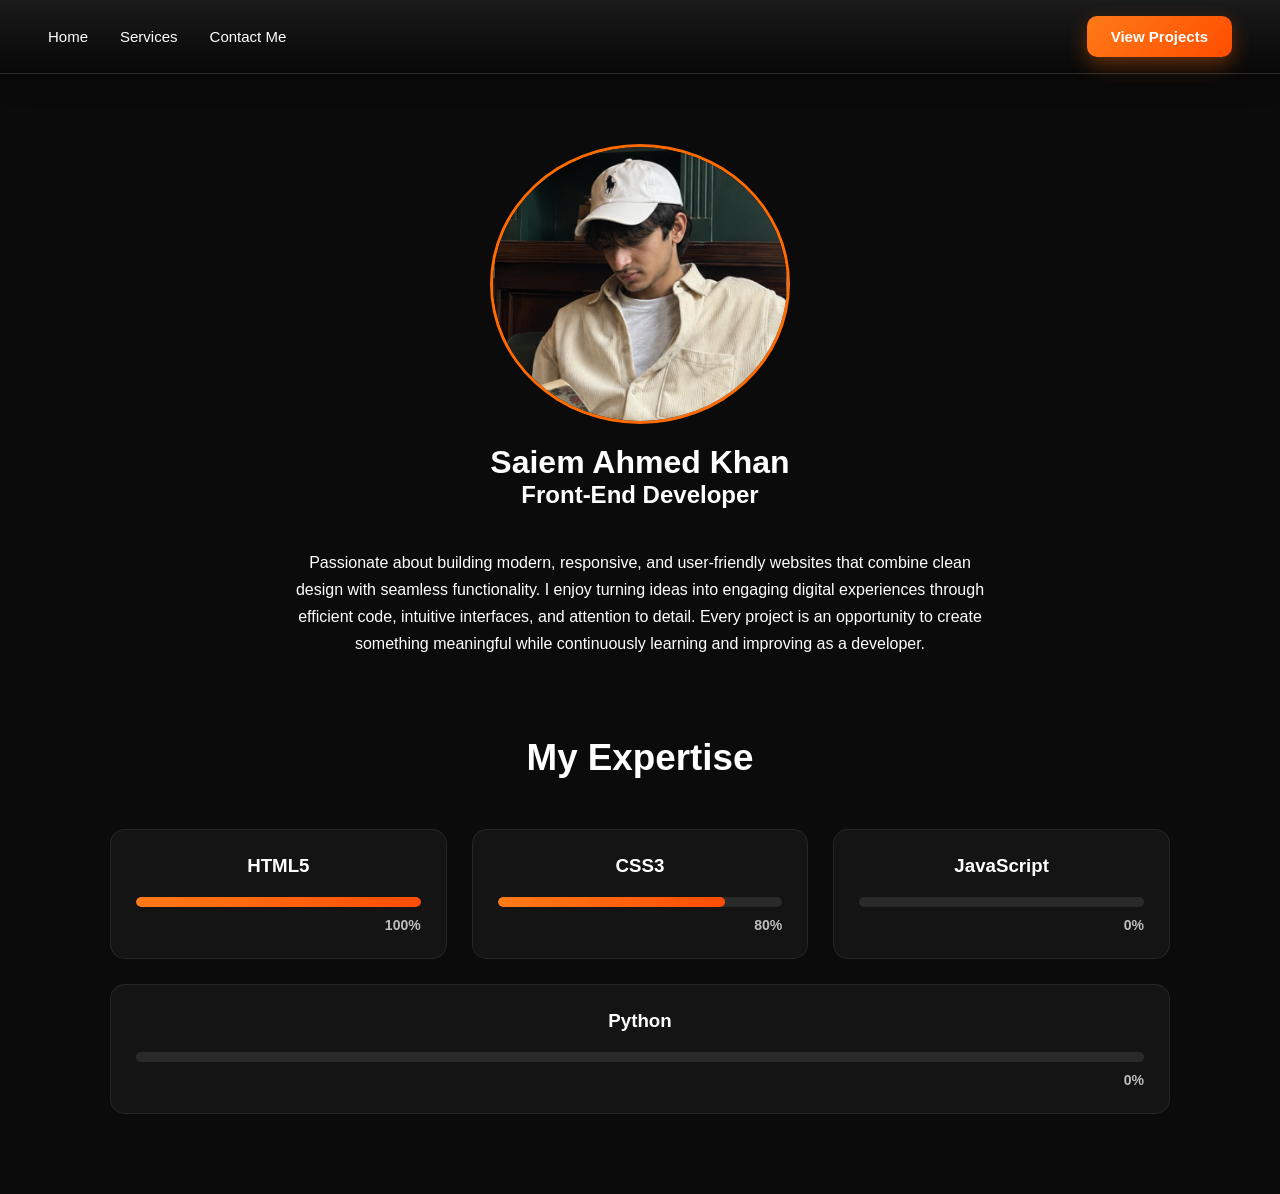
==== index.html @ 1c891714 "Initial commit" ====
<!DOCTYPE html>
<html lang="en">

<head>
    <meta charset="UTF-8">
    <meta name="viewport" content="width=device-width, initial-scale=1.0">
    <title>Saiem Ahmed Khan | Front-End Developer</title>
    <link rel="stylesheet" href="./CSS/style.css">
</head>

<body>
    <nav>
        <ul class="nav-ul">
            <li class="nav-li">Home</li>
 
            <li class="nav-li">Services</li>
            <li class="nav-li">Contact Me</li>
        </ul>

        <a href="https://www.github.com/webbysk" class="btn">View Projects</a>
    </nav>

    <div class="abt-me">
            <img src="./images/pfp.png" alt="">
          <div class="first-heading">

            <h1>Saiem Ahmed Khan</h1>
            <h2>Front-End Developer</h2>
            </div>

            <p class="description">Passionate about building modern, responsive, and user-friendly websites that combine clean design with seamless functionality. I enjoy turning ideas into engaging digital experiences through efficient code, intuitive interfaces, and attention to detail. Every project is an opportunity to create something meaningful while continuously learning and improving as a developer.</p>
    </div>
<section class="expertise">
    <h2>My Expertise</h2>

    <div class="skills">

        <div class="skill">
            <h3>HTML5</h3>

            <div class="progress">
                <div class="fill html"></div>
            </div>

            <span>100%</span>
        </div>

        <div class="skill">
            <h3>CSS3</h3>

            <div class="progress">
                <div class="fill css"></div>
            </div>

            <span>80%</span>
        </div>

        <div class="skill">
            <h3>JavaScript</h3>

            <div class="progress">
                <div class="fill js"></div>
            </div>

            <span>0%</span>
        </div>

        <div class="skill">
            <h3>Python</h3>

            <div class="progress">
                <div class="fill python"></div>
            </div>

            <span>0%</span>
        </div>

    </div>
</section>

</body>

</html>
---- CSS/style.css ----
* {
    margin: 0;
    padding: 0;
    box-sizing: border-box;
}

body {
    font-family: "Inter", sans-serif;
    background: #0b0b0b;
    color: #fff;
}

/* =========================
   Navbar
========================= */

nav {
    display: flex;
    justify-content: space-between;
    align-items: center;

    padding: 16px 48px;

    background: linear-gradient(180deg,
            #1b1b1b 0%,
            #121212 45%,
            #080808 100%);

    border-bottom: 1px solid rgba(255, 255, 255, 0.08);
    box-shadow: 0 8px 24px rgba(0, 0, 0, 0.3);
}

/* =========================
   Navigation Links
========================= */

.nav-ul {
    display: flex;
    align-items: center;
    gap: 32px;
}

.nav-li {
    list-style: none;
    cursor: pointer;
    font-size: 15px;
    font-weight: 500;
    transition: color 0.25s ease;
}

.nav-li:hover {
    color: #FF6B00;
}

/* =========================
   Sign Up Button
========================= */

.btn {
    background: linear-gradient(135deg,
            #FF7A18 0%,
            #FF4D00 100%);

    color: white;
    border: none;

    padding: 12px 24px;

    border-radius: 10px;
text-decoration: none;
    font-size: 15px;
    font-weight: 600;

    cursor: pointer;

    transition: all 0.25s ease;

    box-shadow: 0 8px 20px rgba(255, 107, 0, 0.35);
}

.btn:hover {
    transform: translateY(-2px);

    background: linear-gradient(135deg,
            #FF8A35 0%,
            #FF6020 100%);

    box-shadow: 0 12px 28px rgba(255, 107, 0, 0.45);
}

.abt-me {
    display: flex;
    align-items: center;
    flex-direction: column;
    text-align: center;
    margin: 70px;
}

.abt-me img {
    width: 300px;
    border-radius: 50%;
    border: 3px solid #ff6b00;
}

.description{
max-width:700px;
line-height:1.7;
margin-top:20px;
}


.first-heading {
    margin-top: 20px;
    margin-bottom: 20px;
}

.expertise {
    max-width: 1100px;
    margin: 80px auto;
    padding: 0 20px;
}

.expertise h2 {
    text-align: center;
    font-size: 2.3rem;
    margin-bottom: 50px;
    color: #fff;
}

.skills {
    display: grid;
     grid-template-columns: repeat(3, 1fr);
    gap: 25px;
}

.skill:last-child {
    grid-column: 1 / 4;
}

.skill {
    background: #141414;
    border: 1px solid rgba(255, 255, 255, 0.08);
    border-radius: 15px;
    padding: 25px;
    transition: 0.3s ease;
}

.skill:hover {
    transform: translateY(-8px);
    border-color: #ff6b00;
    box-shadow: 0 12px 25px rgba(255, 107, 0, 0.25);
}

.skill h3 {
    text-align: center;
    margin-bottom: 20px;
    color: #fff;
}

.progress {
    width: 100%;
    height: 10px;
    background: #2a2a2a;
    border-radius: 50px;
    overflow: hidden;
    margin-bottom: 10px;
}

.fill {
    height: 100%;
    border-radius: 50px;
    background: linear-gradient(90deg, #ff7a18, #ff4d00);
}

/* Progress Values */

.html {
    width: 100%;
}

.css {
    width: 80%;
}

.js {
    width: 0%;
}

.python {
    width: 0%;
}

.skill span {
    display: block;
    text-align: right;
    color: #bdbdbd;
    font-size: 14px;
    font-weight: 600;
}
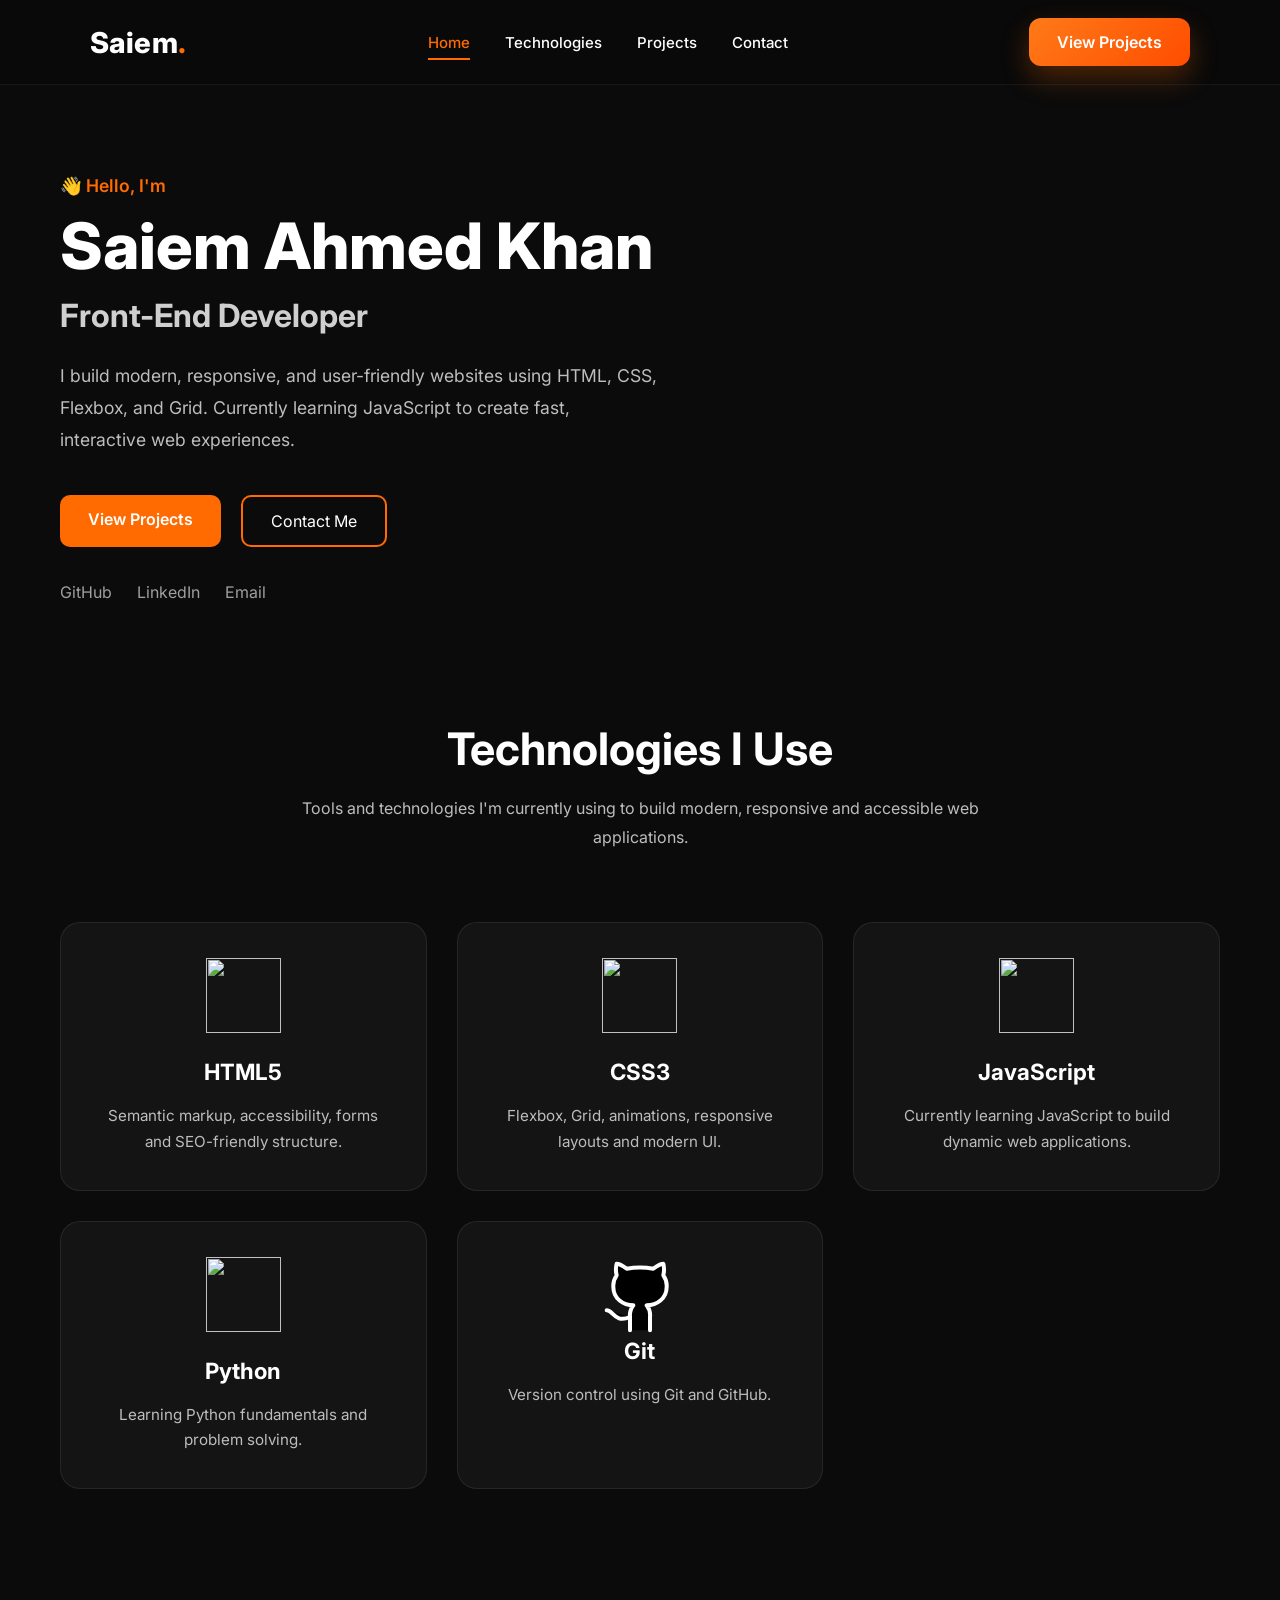
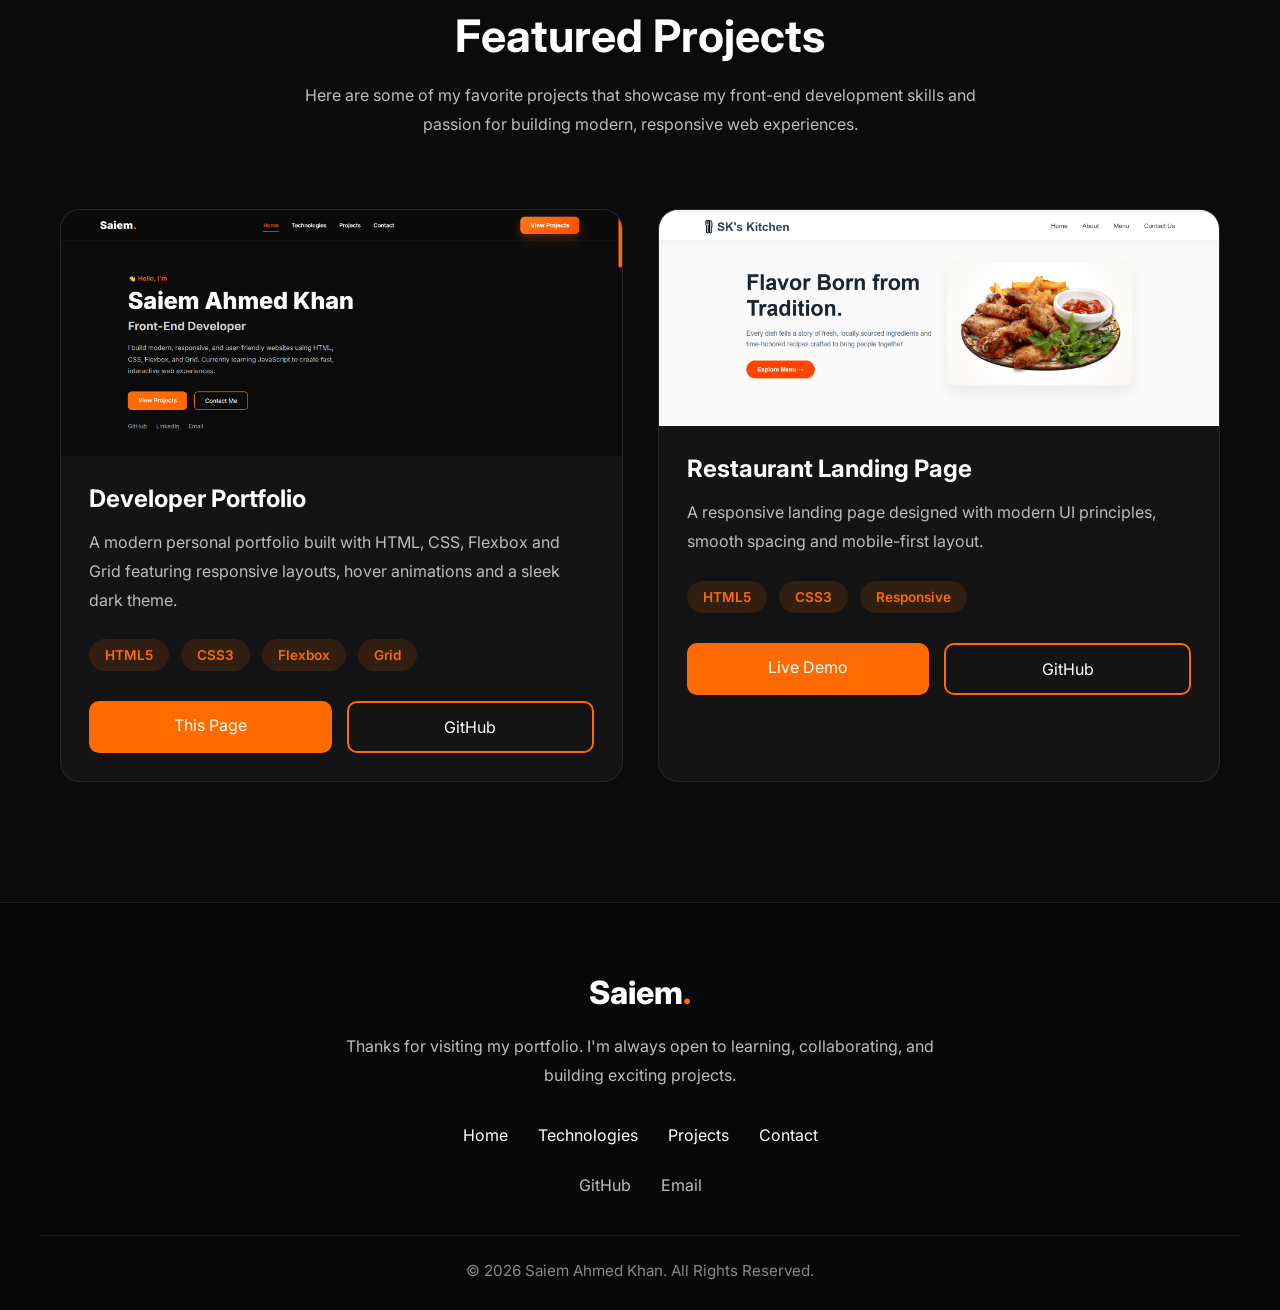
==== commit d3f06c63: "Updated Code" ====
--- a/index.html
+++ b/index.html
@@ -9,75 +9,412 @@
 </head>
 
 <body>
+ <!-- =====================
+            NAVBAR
+    ====================== -->
+
     <nav>
+
+        <a href="index.html" class="logo">
+            Saiem<span>.</span>
+        </a>
+
         <ul class="nav-ul">
-            <li class="nav-li">Home</li>
- 
-            <li class="nav-li">Services</li>
-            <li class="nav-li">Contact Me</li>
+
+            <li><a href="index.html#hero" class="nav-link active">Home</a></li>
+
+            <li><a href="index.html#technologies" class="nav-link">Technologies</a></li>
+
+            <li><a href="index.html#projects" class="nav-link">Projects</a></li>
+
+            <li><a href="contact.html" class="nav-link">Contact</a></li>
+
         </ul>
 
-        <a href="https://www.github.com/webbysk" class="btn">View Projects</a>
+        <a href="index.html#projects" class="btn">
+            View Projects
+        </a>
+
     </nav>
 
-    <div class="abt-me">
-            <img src="./images/pfp.png" alt="">
-          <div class="first-heading">
+
+    <section class="hero">
+
+        <div class="hero-content">
+
+            <p class="hero-greeting">👋 Hello, I'm</p>
 
             <h1>Saiem Ahmed Khan</h1>
+
             <h2>Front-End Developer</h2>
-            </div>
-
-            <p class="description">Passionate about building modern, responsive, and user-friendly websites that combine clean design with seamless functionality. I enjoy turning ideas into engaging digital experiences through efficient code, intuitive interfaces, and attention to detail. Every project is an opportunity to create something meaningful while continuously learning and improving as a developer.</p>
+
+            <p class="hero-description">
+                I build modern, responsive, and user-friendly websites using
+                HTML, CSS, Flexbox, and Grid. Currently learning JavaScript
+                to create fast, interactive web experiences.
+            </p>
+
+            <div class="hero-buttons">
+
+                <a href="#projects" class="primary-btn">
+                    View Projects
+                </a>
+
+                <a href="contact.html" class="secondary-btn">
+                    Contact Me
+                </a>
+
+            </div>
+
+            <div class="socials">
+
+                <a href="https://github.com/webbysk" target="_blank">
+                    GitHub
+                </a>
+
+                <a href="#">
+                    LinkedIn
+                </a>
+
+                <a href="mailto:webdevelopersk@gmail.com">
+                    Email
+                </a>
+
+            </div>
+
+        </div>
+
+    </section>
+    <section class="technologies" id="technologies">
+
+        <div class="section-title">
+            <h2>Technologies I Use</h2>
+            <p>
+                Tools and technologies I'm currently using to build modern,
+                responsive and accessible web applications.
+            </p>
+        </div>
+
+        <div class="tech-grid">
+
+            <div class="tech-card">
+
+                <img src="https://cdn.jsdelivr.net/gh/devicons/devicon@latest/icons/html5/html5-original.svg" />
+
+                <h3>HTML5</h3>
+                <p>
+                    Semantic markup, accessibility,
+                    forms and SEO-friendly structure.
+                </p>
+            </div>
+
+            <div class="tech-card">
+
+                <img src="https://cdn.jsdelivr.net/gh/devicons/devicon@latest/icons/css3/css3-original.svg" />
+
+                <h3>CSS3</h3>
+                <p>
+                    Flexbox, Grid, animations,
+                    responsive layouts and modern UI.
+                </p>
+            </div>
+
+            <div class="tech-card">
+
+                <img
+                    src="https://cdn.jsdelivr.net/gh/devicons/devicon@latest/icons/javascript/javascript-original.svg" />
+
+                <h3>JavaScript</h3>
+                <p>
+                    Currently learning JavaScript
+                    to build dynamic web applications.
+                </p>
+            </div>
+
+            <div class="tech-card">
+
+                <img src="https://cdn.jsdelivr.net/gh/devicons/devicon@latest/icons/python/python-original.svg" />
+
+                <h3>Python</h3>
+                <p>
+                    Learning Python fundamentals
+                    and problem solving.
+                </p>
+            </div>
+
+            <div class="tech-card">
+
+               <svg class="icon" xmlns="http://w3.org" width="80" height="80" viewBox="0 0 24 24" fill="#000000" stroke="#ffffff" stroke-width="1.2" stroke-linecap="round" stroke-linejoin="round">
+    <path d="M15 22v-4a4.8 4.8 0 0 0-1-3.5c3 0 6-2 6-5.5.08-1.25-.27-2.48-1-3.5.28-1.15.28-2.35 0-3.5 0 0-1 0-3 1.5-2.64-.5-5.36-.5-8 0C6 2 5 2 5 2c-.3 1.15-.3 2.35 0 3.5A5.403 5.403 0 0 0 4 9c0 3.5 3 5.5 6 5.5-.39.49-.68 1.05-.85 1.65-.17.6-.22 1.23-.15 1.85v4"></path>
+    <path d="M9 18c-4.51 2-5-2-7-2"></path>
+  </svg>
+
+
+
+                <h3>Git</h3>
+                <p>
+                    Version control using Git
+                    and GitHub.
+                </p>
+            </div>
+
+
+        </div>
+
+    </section>
+    </section>
+
+    <section class="projects" id="projects">
+
+    <div class="section-title">
+        <h2>Featured Projects</h2>
+        <p>
+            Here are some of my favorite projects that showcase my
+            front-end development skills and passion for building
+            modern, responsive web experiences.
+        </p>
     </div>
-<section class="expertise">
-    <h2>My Expertise</h2>
-
-    <div class="skills">
-
-        <div class="skill">
-            <h3>HTML5</h3>
-
-            <div class="progress">
-                <div class="fill html"></div>
-            </div>
-
-            <span>100%</span>
-        </div>
-
-        <div class="skill">
-            <h3>CSS3</h3>
-
-            <div class="progress">
-                <div class="fill css"></div>
-            </div>
-
-            <span>80%</span>
-        </div>
-
-        <div class="skill">
-            <h3>JavaScript</h3>
-
-            <div class="progress">
-                <div class="fill js"></div>
-            </div>
-
-            <span>0%</span>
-        </div>
-
-        <div class="skill">
-            <h3>Python</h3>
-
-            <div class="progress">
-                <div class="fill python"></div>
-            </div>
-
-            <span>0%</span>
-        </div>
+
+    <div class="project-grid">
+
+        <!-- Project 1 -->
+
+        <div class="project-card">
+
+            <div class="project-image">
+
+                <img src="./images/Screenshot 2026-07-24 094559.png" alt="Portfolio Website">
+
+            </div>
+
+            <div class="project-content">
+
+                <h3>Developer Portfolio</h3>
+
+                <p>
+                    A modern personal portfolio built with HTML, CSS,
+                    Flexbox and Grid featuring responsive layouts,
+                    hover animations and a sleek dark theme.
+                </p>
+
+                <div class="project-tags">
+
+                    <span>HTML5</span>
+                    <span>CSS3</span>
+                    <span>Flexbox</span>
+                    <span>Grid</span>
+
+                </div>
+
+                <div class="project-buttons">
+
+                    <a href="#" class="live-btn">
+                        This Page
+                    </a>
+
+                    <a   href="https://github.com/webbysk/Portfolio"
+                        target="_blank"
+                        class="github-btn">
+
+                        GitHub
+
+                    </a>
+
+                </div>
+
+            </div>
+
+        </div>
+
+        <!-- Project 2 -->
+
+        <div class="project-card">
+
+            <div class="project-image">
+
+                <img src="./images/Screenshot 2026-07-24 094455.png" alt="Landing Page">
+
+            </div>
+
+            <div class="project-content">
+
+                <h3>Restaurant Landing Page</h3>
+
+                <p>
+                    A responsive landing page designed with modern
+                    UI principles, smooth spacing and mobile-first
+                    layout.
+                </p>
+
+                <div class="project-tags">
+
+                    <span>HTML5</span>
+                    <span>CSS3</span>
+                    <span>Responsive</span>
+
+                </div>
+
+                <div class="project-buttons">
+
+                    <a target="_blank" rel="noopener noreferrer" href="./Restaurant Landing Page/index.html" class="live-btn">
+                        Live Demo
+                    </a>
+
+                    <a href="#" class="github-btn">
+                        GitHub
+                    </a>
+
+                </div>
+
+            </div>
+
+        </div>
+
+        <!-- Project 3 -->
+
+        <!-- <div class="project-card">
+
+            <div class="project-image">
+
+                <img src="./images/Adobe Express - file.png" alt="Dashboard">
+
+            </div>
+
+            <div class="project-content">
+
+                <h3>Admin Dashboard</h3>
+
+                <p>
+                    Dashboard interface designed using CSS Grid,
+                    Flexbox and reusable card layouts.
+                </p>
+
+                <div class="project-tags">
+
+                    <span>Grid</span>
+
+                    <span>Flexbox</span>
+
+                    <span>UI</span>
+
+                </div>
+
+                <div class="project-buttons">
+
+                    <a href="#" class="live-btn">
+                        Live Demo
+                    </a>
+
+                    <a href="#" class="github-btn">
+                        GitHub
+                    </a>
+
+                </div>
+
+            </div>
+
+        </div> -->
+
+        <!-- Project 4 -->
+
+        <!-- <div class="project-card">
+
+            <div class="project-image">
+
+                <img src="./images/Adobe Express - file.png" alt="Coming Soon">
+
+            </div>
+
+            <div class="project-content">
+
+                <h3>Weather App</h3>
+
+                <p>
+                    Currently building this project while learning
+                    JavaScript. Stay tuned for updates.
+                </p>
+
+                <div class="project-tags">
+
+                    <span>JavaScript</span>
+
+                    <span>API</span>
+
+                    <span>Learning</span>
+
+                </div>
+
+                <div class="project-buttons">
+
+                    <a href="#" class="live-btn">
+                        Preview
+                    </a>
+
+                    <a href="#" class="github-btn">
+                        GitHub
+                    </a>
+
+                </div>
+
+            </div>
+
+        </div>
+
+    </div> -->
+
+</section>
+
+<footer>
+
+    <div class="footer-content">
+
+        <h2 class="footer-logo">
+            Saiem<span>.</span>
+        </h2>
+
+        <p class="footer-text">
+
+            Thanks for visiting my portfolio.
+            I'm always open to learning, collaborating,
+            and building exciting projects.
+
+        </p>
+
+        <div class="footer-links">
+
+            <a href="#hero">Home</a>
+
+            <a href="#technologies">Technologies</a>
+
+            <a href="#projects">Projects</a>
+
+            <a href="contact.html">Contact</a>
+
+        </div>
+
+        <div class="footer-socials">
+
+            <a href="https://github.com/webbysk" target="_blank">
+                GitHub
+            </a>
+
+            <a href="mailto:webdevelopersaiemk@gmail.com">
+                Email
+            </a>
+
+        </div>
+
+        <hr>
+
+        <p class="copyright">
+
+            © 2026 Saiem Ahmed Khan. All Rights Reserved.
+
+        </p>
 
     </div>
-</section>
-
+
+</footer>
 </body>
 
 </html>
--- a/CSS/style.css
+++ b/CSS/style.css
@@ -1,199 +1,908 @@
-* {
-    margin: 0;
-    padding: 0;
-    box-sizing: border-box;
-}
-
-body {
-    font-family: "Inter", sans-serif;
-    background: #0b0b0b;
-    color: #fff;
-}
-
-/* =========================
-   Navbar
-========================= */
-
-nav {
-    display: flex;
-    justify-content: space-between;
-    align-items: center;
-
-    padding: 16px 48px;
-
-    background: linear-gradient(180deg,
-            #1b1b1b 0%,
-            #121212 45%,
-            #080808 100%);
-
-    border-bottom: 1px solid rgba(255, 255, 255, 0.08);
-    box-shadow: 0 8px 24px rgba(0, 0, 0, 0.3);
-}
-
-/* =========================
-   Navigation Links
-========================= */
-
-.nav-ul {
-    display: flex;
-    align-items: center;
-    gap: 32px;
-}
-
-.nav-li {
-    list-style: none;
-    cursor: pointer;
-    font-size: 15px;
-    font-weight: 500;
-    transition: color 0.25s ease;
-}
-
-.nav-li:hover {
-    color: #FF6B00;
-}
-
-/* =========================
-   Sign Up Button
-========================= */
-
-.btn {
-    background: linear-gradient(135deg,
-            #FF7A18 0%,
-            #FF4D00 100%);
-
-    color: white;
-    border: none;
-
-    padding: 12px 24px;
-
-    border-radius: 10px;
-text-decoration: none;
-    font-size: 15px;
-    font-weight: 600;
-
-    cursor: pointer;
-
-    transition: all 0.25s ease;
-
-    box-shadow: 0 8px 20px rgba(255, 107, 0, 0.35);
-}
-
-.btn:hover {
-    transform: translateY(-2px);
-
-    background: linear-gradient(135deg,
-            #FF8A35 0%,
-            #FF6020 100%);
-
-    box-shadow: 0 12px 28px rgba(255, 107, 0, 0.45);
-}
-
-.abt-me {
-    display: flex;
-    align-items: center;
-    flex-direction: column;
-    text-align: center;
-    margin: 70px;
-}
-
-.abt-me img {
-    width: 300px;
-    border-radius: 50%;
-    border: 3px solid #ff6b00;
-}
-
-.description{
-max-width:700px;
-line-height:1.7;
-margin-top:20px;
-}
-
-
-.first-heading {
-    margin-top: 20px;
-    margin-bottom: 20px;
-}
-
-.expertise {
-    max-width: 1100px;
-    margin: 80px auto;
-    padding: 0 20px;
-}
-
-.expertise h2 {
-    text-align: center;
-    font-size: 2.3rem;
-    margin-bottom: 50px;
-    color: #fff;
-}
-
-.skills {
-    display: grid;
-     grid-template-columns: repeat(3, 1fr);
-    gap: 25px;
-}
-
-.skill:last-child {
-    grid-column: 1 / 4;
-}
-
-.skill {
-    background: #141414;
-    border: 1px solid rgba(255, 255, 255, 0.08);
-    border-radius: 15px;
-    padding: 25px;
-    transition: 0.3s ease;
-}
-
-.skill:hover {
-    transform: translateY(-8px);
-    border-color: #ff6b00;
-    box-shadow: 0 12px 25px rgba(255, 107, 0, 0.25);
-}
-
-.skill h3 {
-    text-align: center;
-    margin-bottom: 20px;
-    color: #fff;
-}
-
-.progress {
-    width: 100%;
-    height: 10px;
-    background: #2a2a2a;
-    border-radius: 50px;
-    overflow: hidden;
-    margin-bottom: 10px;
-}
-
-.fill {
-    height: 100%;
-    border-radius: 50px;
-    background: linear-gradient(90deg, #ff7a18, #ff4d00);
-}
-
-/* Progress Values */
-
-.html {
-    width: 100%;
-}
-
-.css {
-    width: 80%;
-}
-
-.js {
-    width: 0%;
-}
-
-.python {
-    width: 0%;
-}
-
-.skill span {
-    display: block;
-    text-align: right;
-    color: #bdbdbd;
-    font-size: 14px;
-    font-weight: 600;
-}
+/*======================================================
+                    GOOGLE FONT
+======================================================*/
+
+@import url("https://fonts.googleapis.com/css2?family=Inter:wght@300;400;500;600;700;800;900&display=swap");
+
+
+/*======================================================
+                    CSS RESET
+======================================================*/
+
+*{
+    margin:0;
+    padding:0;
+    box-sizing:border-box;
+}
+
+
+/*======================================================
+                    GLOBAL STYLES
+======================================================*/
+
+html{
+    scroll-behavior:smooth;
+}
+
+body{
+    font-family:"Inter",sans-serif;
+    background:#0b0b0b;
+    color:#ffffff;
+    overflow-x:hidden;
+}
+
+img{
+    display:block;
+    max-width:100%;
+}
+
+a{
+    text-decoration:none;
+}
+
+section{
+    padding:100px 20px;
+}
+
+.container{
+    max-width:1200px;
+    margin:auto;
+}
+
+
+/*======================================================
+                        NAVBAR
+======================================================*/
+
+nav{
+    position:sticky;
+    top:0;
+    z-index:1000;
+
+    display:flex;
+    justify-content:space-between;
+    align-items:center;
+
+    padding:18px 7%;
+
+    background:rgba(10,10,10,.88);
+    backdrop-filter:blur(14px);
+
+    border-bottom:1px solid rgba(255,255,255,.06);
+}
+
+
+/*======================================================
+                        LOGO
+======================================================*/
+
+.logo{
+    color:#ffffff;
+    font-size:1.8rem;
+    font-weight:800;
+    letter-spacing:.5px;
+}
+
+.logo span{
+    color:#ff6b00;
+}
+
+
+/*======================================================
+                    NAVIGATION
+======================================================*/
+
+.nav-ul{
+    display:flex;
+    align-items:center;
+    gap:35px;
+
+    list-style:none;
+}
+
+.nav-link{
+    position:relative;
+
+    color:#ffffff;
+    font-size:15px;
+    font-weight:500;
+
+    transition:.3s ease;
+}
+
+.nav-link:hover,
+.nav-link.active{
+    color:#ff6b00;
+}
+
+
+/* Underline Animation */
+
+.nav-link::after{
+    content:"";
+
+    position:absolute;
+    left:0;
+    bottom:-8px;
+
+    width:0;
+    height:2px;
+
+    background:#ff6b00;
+
+    transition:.3s;
+}
+
+.nav-link:hover::after,
+.nav-link.active::after{
+    width:100%;
+}
+
+
+/*======================================================
+                        BUTTON
+======================================================*/
+
+.btn{
+    padding:14px 28px;
+
+    color:#ffffff;
+    font-weight:600;
+
+    background:linear-gradient(
+        135deg,
+        #ff7a18,
+        #ff4d00
+    );
+
+    border-radius:12px;
+
+    box-shadow:0 12px 28px rgba(255,107,0,.28);
+
+    transition:.35s;
+}
+
+.btn:hover{
+    transform:translateY(-4px);
+    box-shadow:0 18px 36px rgba(255,107,0,.40);
+}
+
+
+/*======================================================
+                    HERO SECTION
+======================================================*/
+
+.hero{
+    display:flex;
+    justify-content:space-between;
+    align-items:center;
+    gap:80px;
+
+    max-width:1200px;
+    margin:90px auto;
+    padding:0 20px;
+}
+
+
+/*======================================================
+                    HERO CONTENT
+======================================================*/
+
+.hero-content{
+    flex:1;
+}
+
+.hero-greeting{
+    margin-bottom:15px;
+
+    color:#ff6b00;
+    font-size:1.1rem;
+    font-weight:600;
+}
+
+.hero h1{
+    margin-bottom:15px;
+
+    font-size:4rem;
+    font-weight:800;
+    line-height:1.1;
+}
+
+.hero h2{
+    margin-bottom:25px;
+
+    color:#cfcfcf;
+    font-size:2rem;
+}
+
+.hero-description{
+    max-width:600px;
+    margin-bottom:40px;
+
+    color:#bdbdbd;
+    font-size:1.1rem;
+    line-height:1.8;
+}
+
+
+/*======================================================
+                    HERO BUTTONS
+======================================================*/
+
+.hero-buttons{
+    display:flex;
+    gap:20px;
+
+    margin-bottom:35px;
+}
+
+.primary-btn{
+    padding:14px 28px;
+
+    color:#ffffff;
+    font-weight:600;
+
+    background:#ff6b00;
+    border-radius:10px;
+
+    transition:.3s;
+}
+
+.primary-btn:hover{
+    transform:translateY(-4px);
+    box-shadow:0 15px 30px rgba(255,107,0,.35);
+}
+
+.secondary-btn{
+    padding:14px 28px;
+
+    color:#ffffff;
+
+    border:2px solid #ff6b00;
+    border-radius:10px;
+
+    transition:.3s;
+}
+
+.secondary-btn:hover{
+    background:#ff6b00;
+}
+
+
+/*======================================================
+                    SOCIAL LINKS
+======================================================*/
+
+.socials{
+    display:flex;
+    gap:25px;
+}
+
+.socials a{
+    color:#9f9f9f;
+    transition:.3s;
+}
+
+.socials a:hover{
+    color:#ff6b00;
+}
+
+
+/*======================================================
+                    HERO IMAGE
+======================================================*/
+
+.hero-image img{
+    transition:.35s;
+}
+
+.hero-image img:hover{
+    transform:translateY(-10px);
+    box-shadow:0 35px 70px rgba(255,107,0,.35);
+}
+
+/*======================================================
+                    TECHNOLOGIES
+======================================================*/
+
+.technologies{
+    max-width:1200px;
+    margin:120px auto;
+    padding:0 20px;
+}
+
+
+/*======================================================
+                    SECTION TITLE
+======================================================*/
+
+.section-title{
+    margin-bottom:70px;
+    text-align:center;
+}
+
+.section-title h2{
+    margin-bottom:18px;
+    font-size:2.8rem;
+}
+
+.section-title p{
+    max-width:700px;
+    margin:auto;
+
+    color:#bdbdbd;
+    line-height:1.8;
+}
+
+
+/*======================================================
+                    TECH GRID
+======================================================*/
+
+.tech-grid{
+    display:grid;
+    grid-template-columns:repeat(auto-fit,minmax(280px,1fr));
+    gap:30px;
+}
+
+
+/*======================================================
+                    TECH CARD
+======================================================*/
+
+.tech-card{
+    display:flex;
+    flex-direction:column;
+    align-items:center;
+
+    padding:35px;
+
+    background:#141414;
+    border:1px solid rgba(255,255,255,.08);
+    border-radius:20px;
+
+    text-align:center;
+
+    transition:.35s;
+}
+
+.tech-card:hover{
+    transform:translateY(-10px);
+    border-color:#ff6b00;
+    box-shadow:0 20px 40px rgba(255,107,0,.20);
+}
+
+
+/*======================================================
+                    TECH ICON
+======================================================*/
+
+.tech-card img{
+    display:block;
+
+    width:75px;
+    height:75px;
+
+    margin:0 auto 25px;
+
+    object-fit:contain;
+}
+
+
+/*======================================================
+                    TECH CONTENT
+======================================================*/
+
+.tech-card h3{
+    margin-bottom:18px;
+    font-size:1.4rem;
+}
+
+.tech-card p{
+    color:#bdbdbd;
+    font-size:.95rem;
+    line-height:1.7;
+}
+
+
+/*======================================================
+                    PROJECTS
+======================================================*/
+
+.projects{
+    max-width:1200px;
+    margin:120px auto;
+    padding:0 20px;
+}
+
+
+/*======================================================
+                    PROJECT GRID
+======================================================*/
+
+.project-grid{
+    display:grid;
+    grid-template-columns:repeat(auto-fit,minmax(360px,1fr));
+    gap:35px;
+}
+
+
+/*======================================================
+                    PROJECT CARD
+======================================================*/
+
+.project-card{
+    overflow:hidden;
+
+    background:#141414;
+    border:1px solid rgba(255,255,255,.08);
+    border-radius:20px;
+
+    transition:.35s;
+}
+
+.project-card:hover{
+    transform:translateY(-12px);
+    border-color:#ff6b00;
+    box-shadow:0 25px 50px rgba(255,107,0,.18);
+}
+
+
+/*======================================================
+                    PROJECT IMAGE
+======================================================*/
+
+.project-image{
+    overflow:hidden;
+}
+
+.project-image img{
+    width:100%;
+    transition:.4s;
+}
+
+.project-card:hover .project-image img{
+    transform:scale(1.08);
+}
+
+
+/*======================================================
+                    PROJECT CONTENT
+======================================================*/
+
+.project-content{
+    padding:28px;
+}
+
+.project-content h3{
+    margin-bottom:15px;
+    font-size:1.5rem;
+}
+
+.project-content p{
+    margin-bottom:25px;
+
+    color:#bdbdbd;
+    line-height:1.8;
+}
+
+
+/*======================================================
+                    PROJECT TAGS
+======================================================*/
+
+.project-tags{
+    display:flex;
+    flex-wrap:wrap;
+    gap:12px;
+
+    margin-bottom:30px;
+}
+
+.project-tags span{
+    padding:8px 16px;
+
+    background:rgba(255,107,0,.12);
+    color:#ff6b00;
+
+    border-radius:50px;
+
+    font-size:.85rem;
+    font-weight:600;
+}
+
+
+/*======================================================
+                    PROJECT BUTTONS
+======================================================*/
+
+.project-buttons{
+    display:flex;
+    gap:15px;
+}
+
+.live-btn,
+.github-btn{
+    flex:1;
+
+    padding:14px;
+
+    text-align:center;
+
+    border-radius:10px;
+
+    transition:.3s;
+}
+
+
+/* Live Button */
+
+.live-btn{
+    background:#ff6b00;
+    color:#ffffff;
+}
+
+.live-btn:hover{
+    background:#ff8126;
+}
+
+
+/* GitHub Button */
+
+.github-btn{
+    color:#ffffff;
+    border:2px solid #ff6b00;
+}
+
+.github-btn:hover{
+    background:#ff6b00;
+}
+
+/*======================================================
+                        FOOTER
+======================================================*/
+
+footer{
+    margin-top:120px;
+    padding:70px 20px 30px;
+
+    background:#080808;
+    border-top:1px solid rgba(255,255,255,.08);
+}
+
+
+/*======================================================
+                    FOOTER CONTENT
+======================================================*/
+
+.footer-content{
+    max-width:1200px;
+    margin:auto;
+
+    text-align:center;
+}
+
+
+/*======================================================
+                    FOOTER LOGO
+======================================================*/
+
+.footer-logo{
+    margin-bottom:20px;
+
+    font-size:2rem;
+    font-weight:800;
+}
+
+.footer-logo span{
+    color:#ff6b00;
+}
+
+
+/*======================================================
+                FOOTER DESCRIPTION
+======================================================*/
+
+.footer-text{
+    max-width:650px;
+    margin:0 auto 35px;
+
+    color:#bdbdbd;
+    line-height:1.8;
+}
+
+
+/*======================================================
+                FOOTER NAVIGATION
+======================================================*/
+
+.footer-links{
+    display:flex;
+    justify-content:center;
+    flex-wrap:wrap;
+    gap:30px;
+
+    margin-bottom:30px;
+}
+
+.footer-links a{
+    color:#ffffff;
+    transition:.3s;
+}
+
+.footer-links a:hover{
+    color:#ff6b00;
+}
+
+
+/*======================================================
+                FOOTER SOCIAL LINKS
+======================================================*/
+
+.footer-socials{
+    display:flex;
+    justify-content:center;
+    gap:30px;
+
+    margin-bottom:40px;
+}
+
+.footer-socials a{
+    color:#bdbdbd;
+    transition:.3s;
+}
+
+.footer-socials a:hover{
+    color:#ff6b00;
+}
+
+
+/*======================================================
+                    FOOTER DIVIDER
+======================================================*/
+
+footer hr{
+    height:1px;
+    margin-bottom:25px;
+
+    border:none;
+    background:rgba(255,255,255,.08);
+}
+
+
+/*======================================================
+                    COPYRIGHT
+======================================================*/
+
+.copyright{
+    color:#888;
+    font-size:.95rem;
+}
+
+
+/*======================================================
+                CUSTOM SCROLLBAR
+======================================================*/
+
+::-webkit-scrollbar{
+    width:10px;
+}
+
+::-webkit-scrollbar-track{
+    background:#0b0b0b;
+}
+
+::-webkit-scrollbar-thumb{
+    background:#ff6b00;
+    border-radius:20px;
+}
+
+::-webkit-scrollbar-thumb:hover{
+    background:#ff8126;
+}
+
+/*======================================================
+                RESPONSIVE DESIGN
+======================================================*/
+
+
+/*======================================================
+                    LARGE TABLETS
+======================================================*/
+
+@media (max-width:1024px){
+
+    .hero{
+        flex-direction:column;
+        text-align:center;
+        gap:60px;
+    }
+
+    .hero-content{
+        display:flex;
+        flex-direction:column;
+        align-items:center;
+    }
+
+    .hero-description{
+        max-width:700px;
+    }
+
+    .hero-buttons{
+        justify-content:center;
+    }
+
+    .socials{
+        justify-content:center;
+    }
+
+    .project-grid{
+        grid-template-columns:repeat(auto-fit,minmax(300px,1fr));
+    }
+}
+
+
+/*======================================================
+                        TABLETS
+======================================================*/
+
+@media (max-width:768px){
+
+    nav{
+        flex-direction:column;
+        gap:20px;
+        padding:20px;
+    }
+
+    .nav-ul{
+        flex-wrap:wrap;
+        justify-content:center;
+        gap:20px;
+    }
+
+    .btn{
+        width:100%;
+        text-align:center;
+    }
+
+    .hero{
+        margin:70px auto;
+        gap:50px;
+    }
+
+    .hero h1{
+        font-size:3rem;
+    }
+
+    .hero h2{
+        font-size:1.6rem;
+    }
+
+    .hero-description{
+        font-size:1rem;
+    }
+
+    .hero-buttons{
+        flex-direction:column;
+        width:100%;
+    }
+
+    .primary-btn,
+    .secondary-btn{
+        width:100%;
+        text-align:center;
+    }
+
+    .tech-grid{
+        grid-template-columns:1fr;
+    }
+
+    .project-grid{
+        grid-template-columns:1fr;
+    }
+
+    .project-buttons{
+        flex-direction:column;
+    }
+
+    .footer-links{
+        gap:20px;
+    }
+
+    .footer-socials{
+        gap:20px;
+    }
+}
+
+
+/*======================================================
+                    MOBILE PHONES
+======================================================*/
+
+@media (max-width:480px){
+
+    section{
+        padding:80px 18px;
+    }
+
+    nav{
+        padding:18px;
+    }
+
+    .logo{
+        font-size:1.6rem;
+    }
+
+    .nav-link{
+        font-size:.95rem;
+    }
+
+    .hero{
+        margin:50px auto;
+        gap:40px;
+    }
+
+    .hero h1{
+        font-size:2.3rem;
+        line-height:1.2;
+    }
+
+    .hero h2{
+        font-size:1.3rem;
+    }
+
+    .hero-description{
+        font-size:.95rem;
+        line-height:1.7;
+    }
+
+    .hero-buttons{
+        gap:15px;
+    }
+
+    .primary-btn,
+    .secondary-btn{
+        padding:14px 20px;
+    }
+
+    .socials{
+        flex-wrap:wrap;
+        justify-content:center;
+    }
+
+    .section-title h2{
+        font-size:2.2rem;
+    }
+
+    .section-title p{
+        font-size:.95rem;
+    }
+
+    .tech-card{
+        padding:28px;
+    }
+
+    .project-content{
+        padding:22px;
+    }
+
+    .project-content h3{
+        font-size:1.3rem;
+    }
+
+    .project-tags{
+        gap:10px;
+    }
+
+    .footer-logo{
+        font-size:1.8rem;
+    }
+
+    .footer-text{
+        font-size:.95rem;
+    }
+
+    .copyright{
+        font-size:.85rem;
+    }
+}
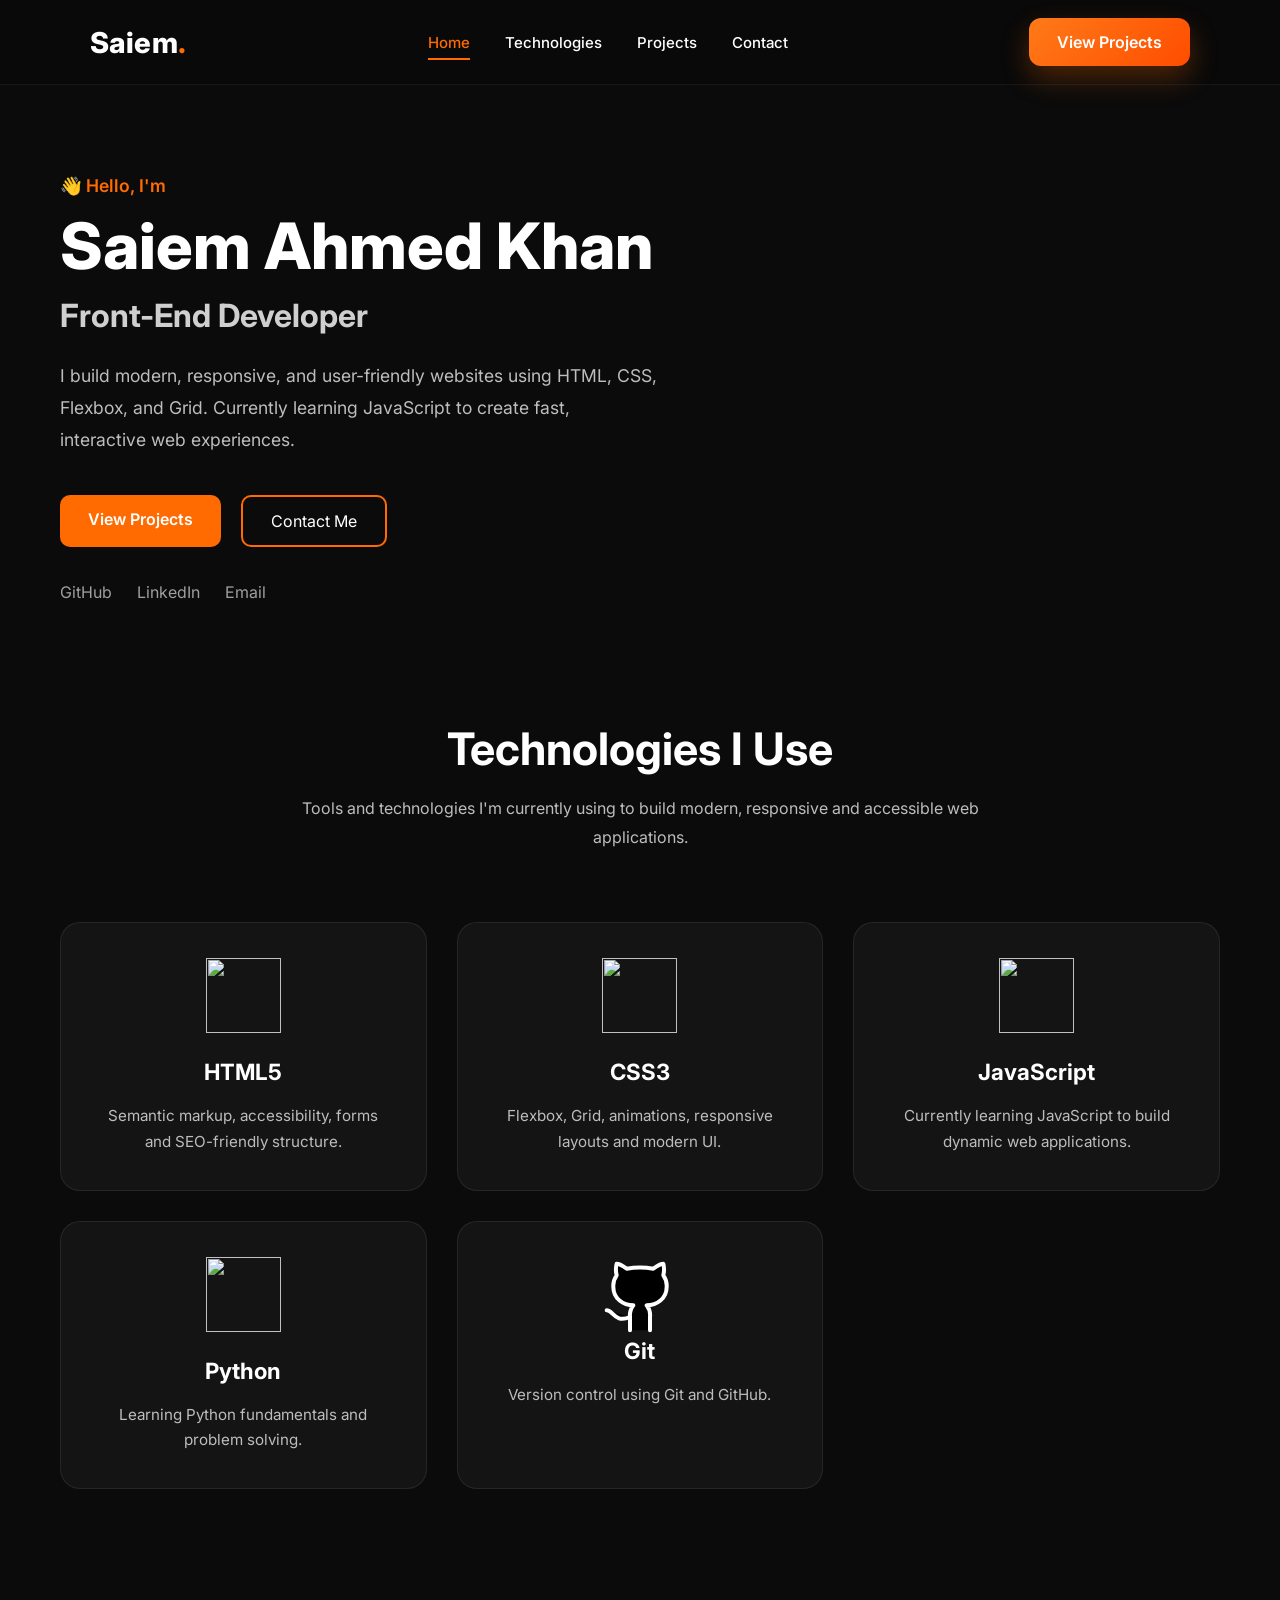
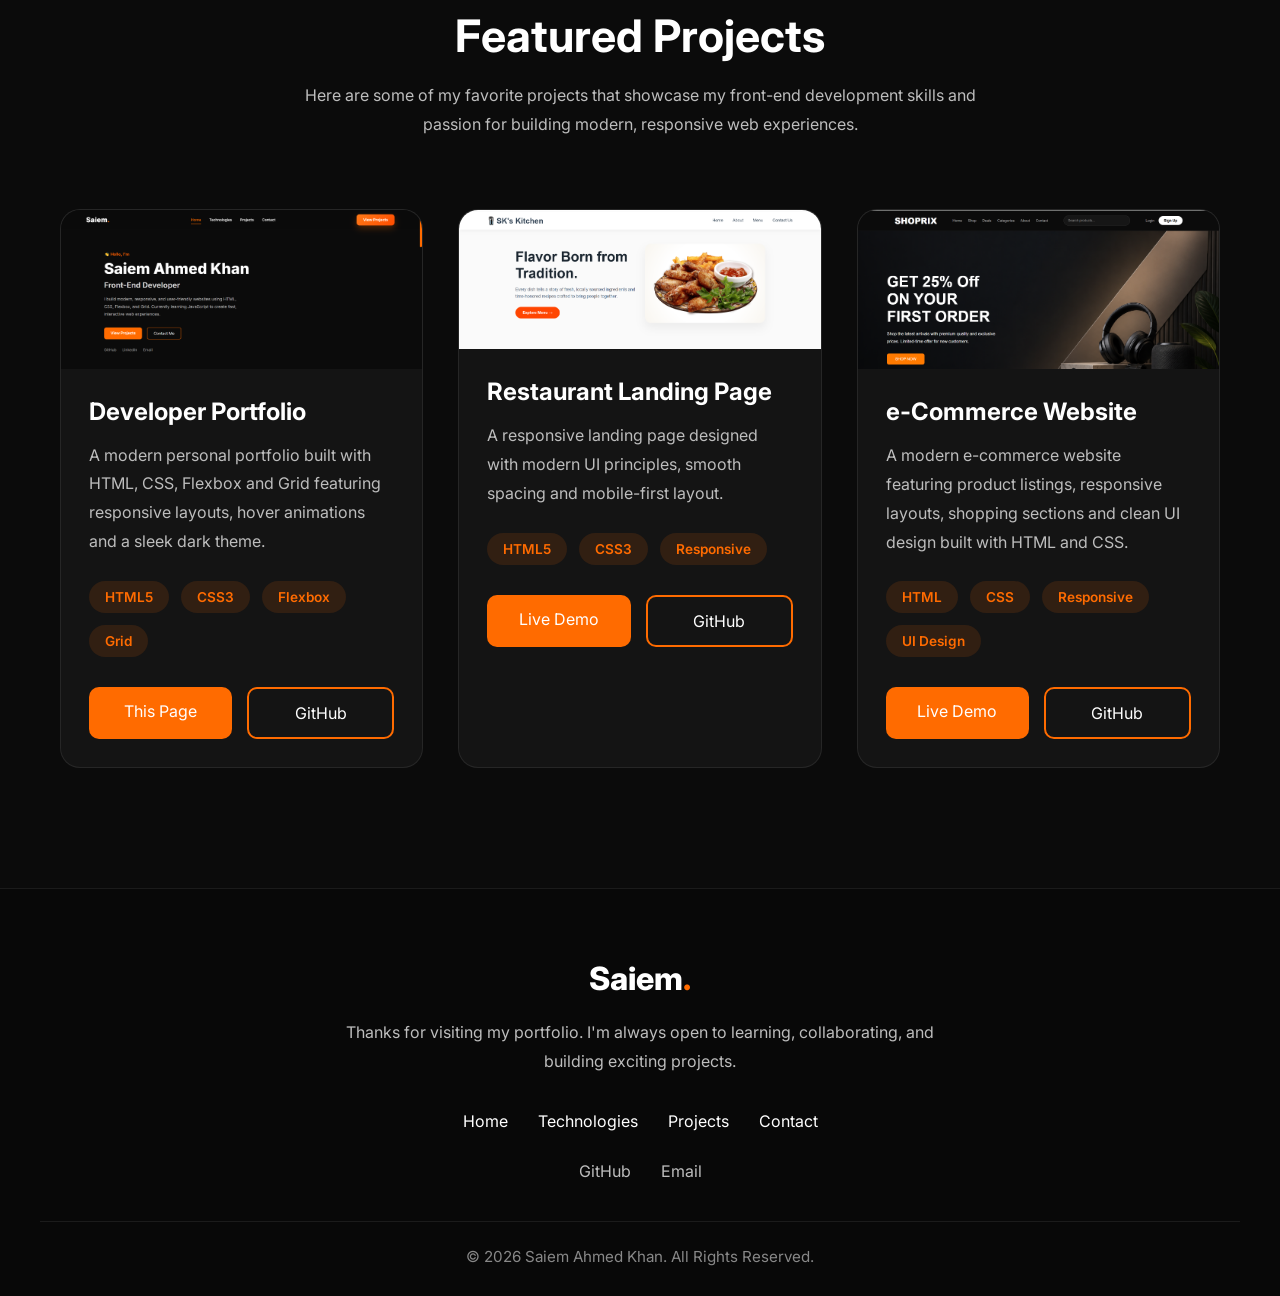
==== commit de387650: "Updated File" ====
--- a/index.html
+++ b/index.html
@@ -272,48 +272,49 @@
 
         <!-- Project 3 -->
 
-        <!-- <div class="project-card">
+         <div class="project-card"> 
 
             <div class="project-image">
 
-                <img src="./images/Adobe Express - file.png" alt="Dashboard">
-
-            </div>
-
-            <div class="project-content">
-
-                <h3>Admin Dashboard</h3>
-
-                <p>
-                    Dashboard interface designed using CSS Grid,
-                    Flexbox and reusable card layouts.
-                </p>
-
-                <div class="project-tags">
-
-                    <span>Grid</span>
-
-                    <span>Flexbox</span>
-
-                    <span>UI</span>
-
-                </div>
-
-                <div class="project-buttons">
-
-                    <a href="#" class="live-btn">
-                        Live Demo
-                    </a>
-
-                    <a href="#" class="github-btn">
-                        GitHub
-                    </a>
-
-                </div>
-
-            </div>
-
-        </div> -->
+                <img src="./images/ecommerce-website-preview.png" alt="ecommerce-website-preview">
+
+            </div>
+
+           <div class="project-content">
+
+    <h3>e-Commerce Website</h3>
+
+    <p>
+        A modern e-commerce website featuring product listings,
+        responsive layouts, shopping sections and clean UI design
+        built with HTML and CSS.
+    </p>
+
+    <div class="project-tags">
+
+        <span>HTML</span>
+
+        <span>CSS</span>
+
+        <span>Responsive</span>
+
+        <span>UI Design</span>
+
+    </div>
+
+    <div class="project-buttons">
+
+        <a href="./Ecommerce Website/index.html" class="live-btn">
+            Live Demo
+        </a>
+
+        <a href="#" class="github-btn">
+            GitHub
+        </a>
+
+    </div>
+
+</div>
 
         <!-- Project 4 -->
 
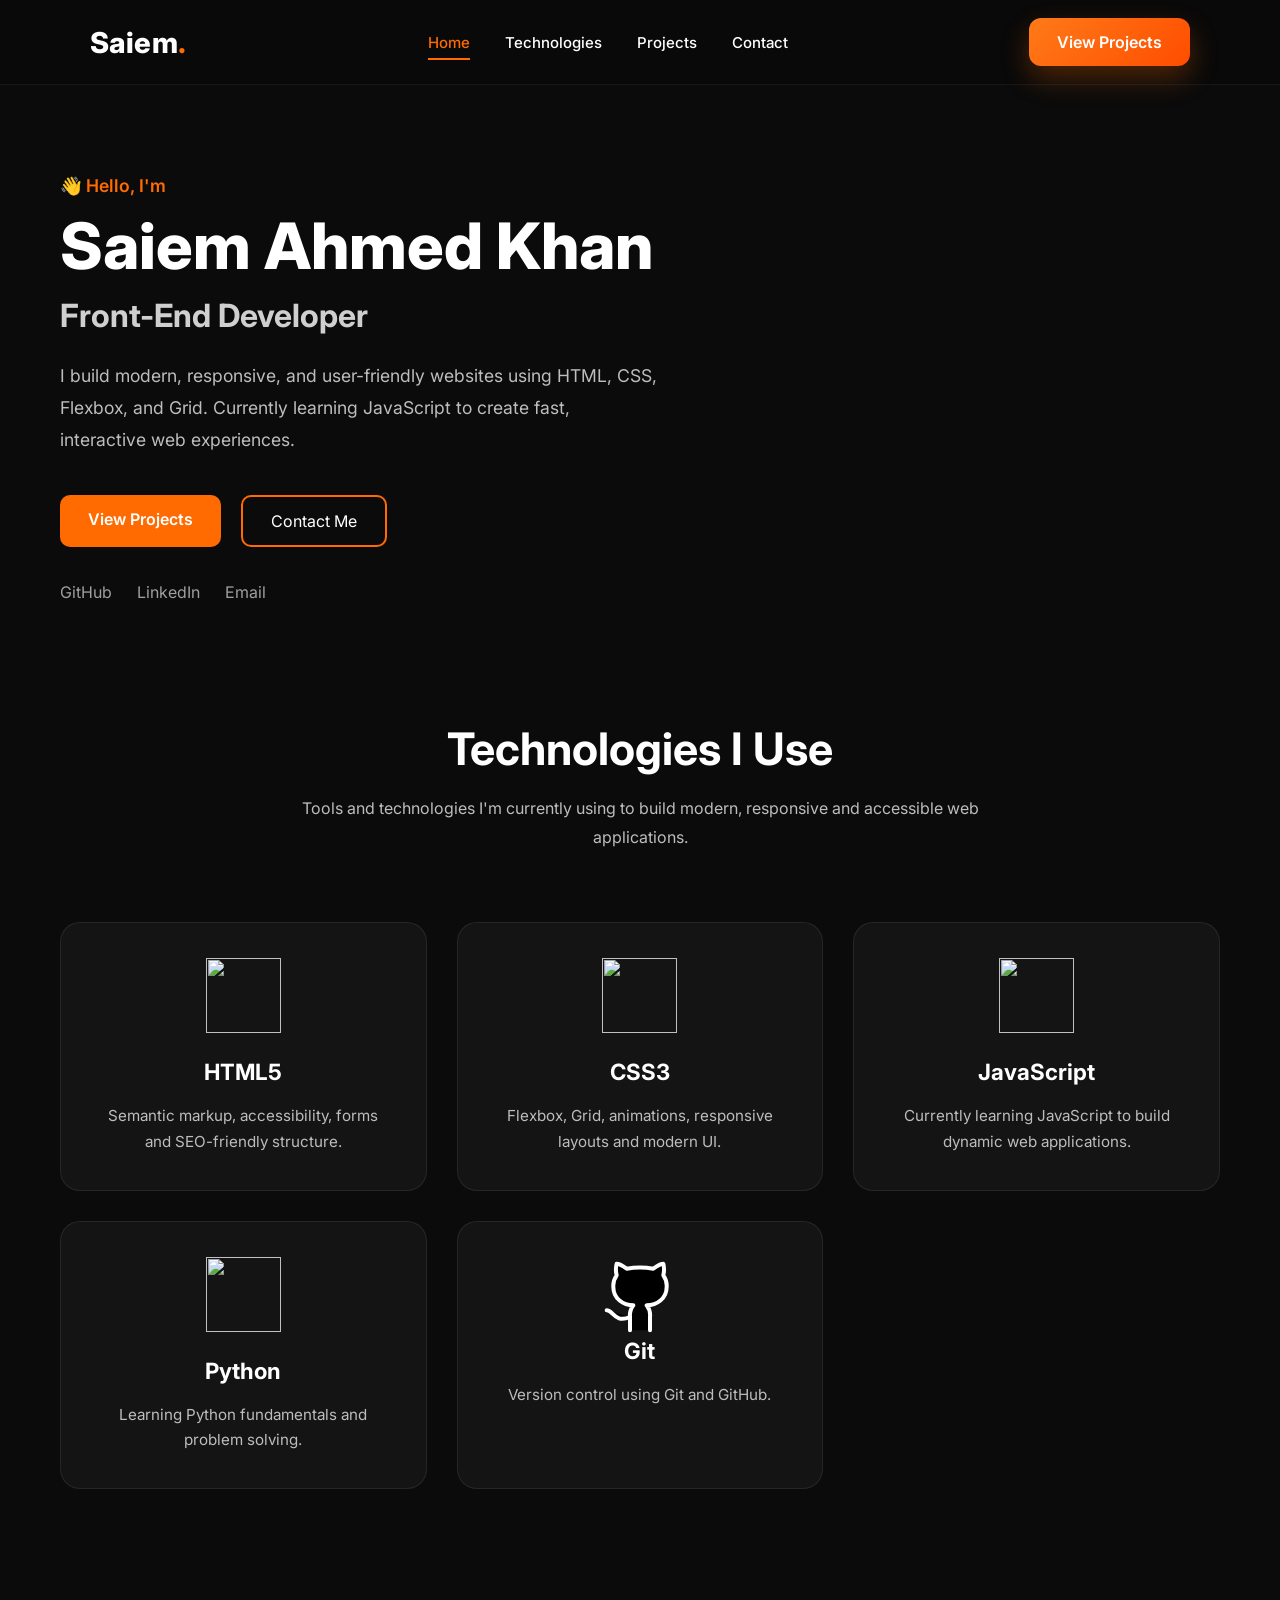
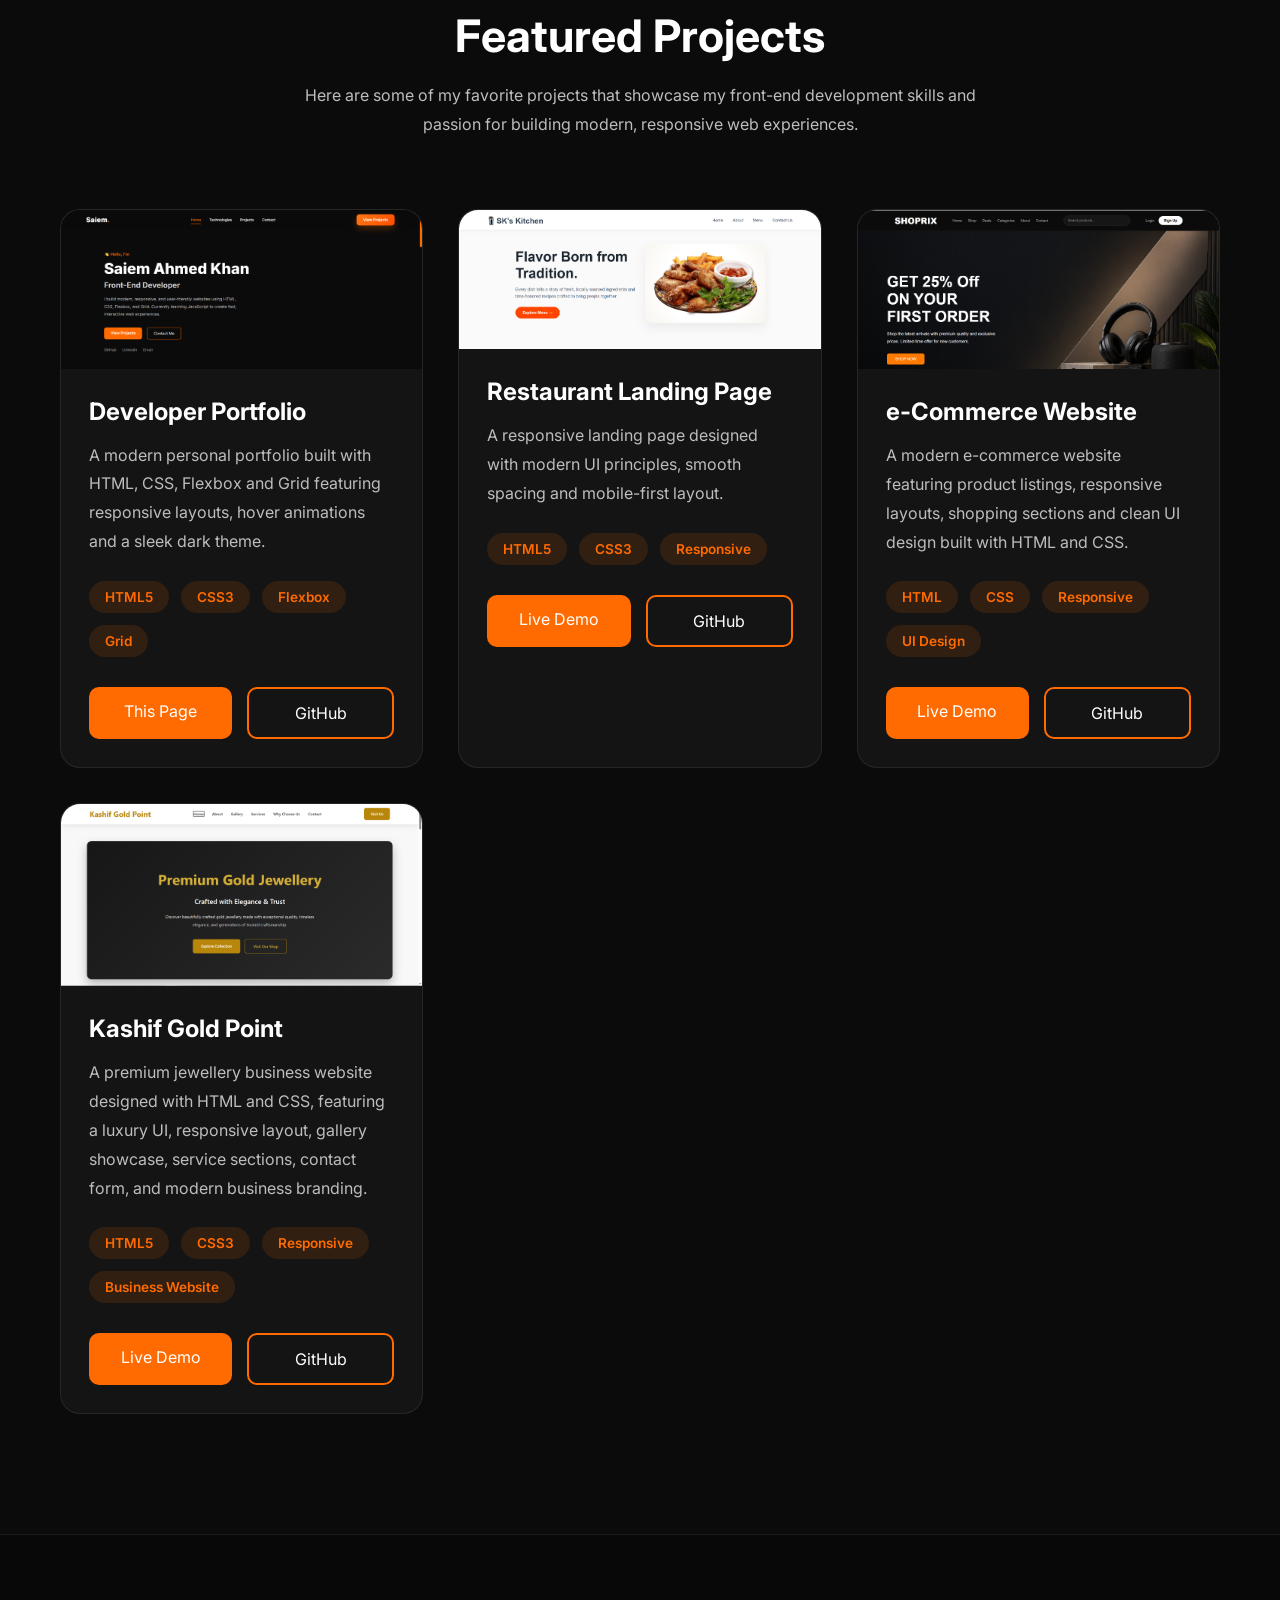
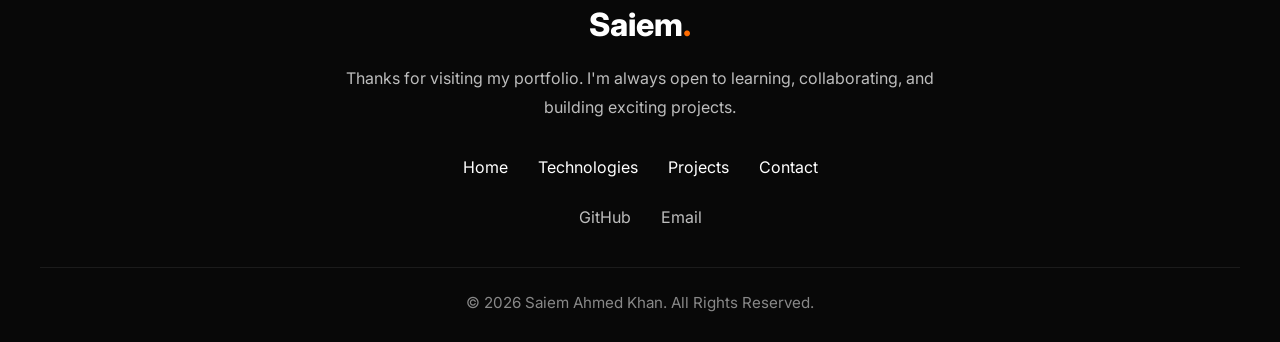
==== commit cf014573: "Added Project 4" ====
--- a/index.html
+++ b/index.html
@@ -9,7 +9,7 @@
 </head>
 
 <body>
- <!-- =====================
+    <!-- =====================
             NAVBAR
     ====================== -->
 
@@ -76,7 +76,7 @@
                     LinkedIn
                 </a>
 
-                <a href="mailto:webdevelopersk@gmail.com">
+                <a href="mailto:webdevelopersaiemk@gmail.com">
                     Email
                 </a>
 
@@ -144,10 +144,13 @@
 
             <div class="tech-card">
 
-               <svg class="icon" xmlns="http://w3.org" width="80" height="80" viewBox="0 0 24 24" fill="#000000" stroke="#ffffff" stroke-width="1.2" stroke-linecap="round" stroke-linejoin="round">
-    <path d="M15 22v-4a4.8 4.8 0 0 0-1-3.5c3 0 6-2 6-5.5.08-1.25-.27-2.48-1-3.5.28-1.15.28-2.35 0-3.5 0 0-1 0-3 1.5-2.64-.5-5.36-.5-8 0C6 2 5 2 5 2c-.3 1.15-.3 2.35 0 3.5A5.403 5.403 0 0 0 4 9c0 3.5 3 5.5 6 5.5-.39.49-.68 1.05-.85 1.65-.17.6-.22 1.23-.15 1.85v4"></path>
-    <path d="M9 18c-4.51 2-5-2-7-2"></path>
-  </svg>
+                <svg class="icon" xmlns="http://www.w3.org/2000/svg" width="80" height="80" viewBox="0 0 24 24"
+                    fill="#000000" stroke="#ffffff" stroke-width="1.2" stroke-linecap="round" stroke-linejoin="round">
+                    <path
+                        d="M15 22v-4a4.8 4.8 0 0 0-1-3.5c3 0 6-2 6-5.5.08-1.25-.27-2.48-1-3.5.28-1.15.28-2.35 0-3.5 0 0-1 0-3 1.5-2.64-.5-5.36-.5-8 0C6 2 5 2 5 2c-.3 1.15-.3 2.35 0 3.5A5.403 5.403 0 0 0 4 9c0 3.5 3 5.5 6 5.5-.39.49-.68 1.05-.85 1.65-.17.6-.22 1.23-.15 1.85v4">
+                    </path>
+                    <path d="M9 18c-4.51 2-5-2-7-2"></path>
+                </svg>
 
 
 
@@ -162,260 +165,263 @@
         </div>
 
     </section>
+
+    <section class="projects" id="projects">
+
+        <div class="section-title">
+            <h2>Featured Projects</h2>
+            <p>
+                Here are some of my favorite projects that showcase my
+                front-end development skills and passion for building
+                modern, responsive web experiences.
+            </p>
+        </div>
+
+        <div class="project-grid">
+
+            <!-- Project 1 -->
+
+            <div class="project-card">
+
+                <div class="project-image">
+
+                    <img src="./images/Screenshot 2026-07-24 094559.png" alt="Portfolio Website">
+
+                </div>
+
+                <div class="project-content">
+
+                    <h3>Developer Portfolio</h3>
+
+                    <p>
+                        A modern personal portfolio built with HTML, CSS,
+                        Flexbox and Grid featuring responsive layouts,
+                        hover animations and a sleek dark theme.
+                    </p>
+
+                    <div class="project-tags">
+
+                        <span>HTML5</span>
+                        <span>CSS3</span>
+                        <span>Flexbox</span>
+                        <span>Grid</span>
+
+                    </div>
+
+                    <div class="project-buttons">
+
+                        <a href="#" class="live-btn">
+                            This Page
+                        </a>
+
+                        <a href="https://github.com/webbysk/Portfolio" target="_blank" class="github-btn">
+
+                            GitHub
+
+                        </a>
+
+                    </div>
+
+                </div>
+
+            </div>
+
+            <!-- Project 2 -->
+
+            <div class="project-card">
+
+                <div class="project-image">
+
+                    <img src="./images/Screenshot 2026-07-24 094455.png" alt="Landing Page">
+
+                </div>
+
+                <div class="project-content">
+
+                    <h3>Restaurant Landing Page</h3>
+
+                    <p>
+                        A responsive landing page designed with modern
+                        UI principles, smooth spacing and mobile-first
+                        layout.
+                    </p>
+
+                    <div class="project-tags">
+
+                        <span>HTML5</span>
+                        <span>CSS3</span>
+                        <span>Responsive</span>
+
+                    </div>
+
+                    <div class="project-buttons">
+
+                        <a target="_blank" rel="noopener noreferrer" href="./Restaurant Landing Page/index.html"
+                            class="live-btn">
+                            Live Demo
+                        </a>
+
+                        <a href="#" class="github-btn">
+                            GitHub
+                        </a>
+
+                    </div>
+
+                </div>
+
+            </div>
+
+            <!-- Project 3 -->
+
+            <div class="project-card">
+
+                <div class="project-image">
+
+                    <img src="./images/ecommerce-website-preview.png" alt="ecommerce-website-preview">
+
+                </div>
+
+                <div class="project-content">
+
+                    <h3>e-Commerce Website</h3>
+
+                    <p>
+                        A modern e-commerce website featuring product listings,
+                        responsive layouts, shopping sections and clean UI design
+                        built with HTML and CSS.
+                    </p>
+
+                    <div class="project-tags">
+
+                        <span>HTML</span>
+
+                        <span>CSS</span>
+
+                        <span>Responsive</span>
+
+                        <span>UI Design</span>
+
+                    </div>
+
+                    <div class="project-buttons">
+
+                        <a href="./Ecommerce Website/index.html" class="live-btn">
+                            Live Demo
+                        </a>
+
+                        <a href="#" class="github-btn">
+                            GitHub
+                        </a>
+
+                    </div>
+
+                </div>
+
+            </div>
+
+            <!-- Project 4 -->
+
+            <div class="project-card">
+
+                <div class="project-image">
+
+                    <img src="./images/gold-website-preview.png" alt="Kashif Gold Point">
+
+                </div>
+
+                <div class="project-content">
+
+                    <h3>Kashif Gold Point</h3>
+
+                    <p>
+                        A premium jewellery business website designed with HTML and CSS,
+                        featuring a luxury UI, responsive layout, gallery showcase,
+                        service sections, contact form, and modern business branding.
+                    </p>
+
+                    <div class="project-tags">
+
+                        <span>HTML5</span>
+
+                        <span>CSS3</span>
+
+                        <span>Responsive</span>
+
+                        <span>Business Website</span>
+
+                    </div>
+
+                    <div class="project-buttons">
+
+                        <a href="./Kashif Gold Point/index.html" class="live-btn" target="_blank">
+                            Live Demo
+                        </a>
+
+                        <a href="https://github.com/webbysk/Kashif-Gold-Point" class="github-btn" target="_blank">
+                            GitHub
+                        </a>
+
+                    </div>
+
+                </div>
+
+            </div>
+
+        </div>
+
     </section>
 
-    <section class="projects" id="projects">
-
-    <div class="section-title">
-        <h2>Featured Projects</h2>
-        <p>
-            Here are some of my favorite projects that showcase my
-            front-end development skills and passion for building
-            modern, responsive web experiences.
-        </p>
-    </div>
-
-    <div class="project-grid">
-
-        <!-- Project 1 -->
-
-        <div class="project-card">
-
-            <div class="project-image">
-
-                <img src="./images/Screenshot 2026-07-24 094559.png" alt="Portfolio Website">
-
-            </div>
-
-            <div class="project-content">
-
-                <h3>Developer Portfolio</h3>
-
-                <p>
-                    A modern personal portfolio built with HTML, CSS,
-                    Flexbox and Grid featuring responsive layouts,
-                    hover animations and a sleek dark theme.
-                </p>
-
-                <div class="project-tags">
-
-                    <span>HTML5</span>
-                    <span>CSS3</span>
-                    <span>Flexbox</span>
-                    <span>Grid</span>
-
-                </div>
-
-                <div class="project-buttons">
-
-                    <a href="#" class="live-btn">
-                        This Page
-                    </a>
-
-                    <a   href="https://github.com/webbysk/Portfolio"
-                        target="_blank"
-                        class="github-btn">
-
-                        GitHub
-
-                    </a>
-
-                </div>
-
-            </div>
-
-        </div>
-
-        <!-- Project 2 -->
-
-        <div class="project-card">
-
-            <div class="project-image">
-
-                <img src="./images/Screenshot 2026-07-24 094455.png" alt="Landing Page">
-
-            </div>
-
-            <div class="project-content">
-
-                <h3>Restaurant Landing Page</h3>
-
-                <p>
-                    A responsive landing page designed with modern
-                    UI principles, smooth spacing and mobile-first
-                    layout.
-                </p>
-
-                <div class="project-tags">
-
-                    <span>HTML5</span>
-                    <span>CSS3</span>
-                    <span>Responsive</span>
-
-                </div>
-
-                <div class="project-buttons">
-
-                    <a target="_blank" rel="noopener noreferrer" href="./Restaurant Landing Page/index.html" class="live-btn">
-                        Live Demo
-                    </a>
-
-                    <a href="#" class="github-btn">
-                        GitHub
-                    </a>
-
-                </div>
-
-            </div>
-
-        </div>
-
-        <!-- Project 3 -->
-
-         <div class="project-card"> 
-
-            <div class="project-image">
-
-                <img src="./images/ecommerce-website-preview.png" alt="ecommerce-website-preview">
-
-            </div>
-
-           <div class="project-content">
-
-    <h3>e-Commerce Website</h3>
-
-    <p>
-        A modern e-commerce website featuring product listings,
-        responsive layouts, shopping sections and clean UI design
-        built with HTML and CSS.
-    </p>
-
-    <div class="project-tags">
-
-        <span>HTML</span>
-
-        <span>CSS</span>
-
-        <span>Responsive</span>
-
-        <span>UI Design</span>
-
-    </div>
-
-    <div class="project-buttons">
-
-        <a href="./Ecommerce Website/index.html" class="live-btn">
-            Live Demo
-        </a>
-
-        <a href="#" class="github-btn">
-            GitHub
-        </a>
-
-    </div>
-
-</div>
-
-        <!-- Project 4 -->
-
-        <!-- <div class="project-card">
-
-            <div class="project-image">
-
-                <img src="./images/Adobe Express - file.png" alt="Coming Soon">
-
-            </div>
-
-            <div class="project-content">
-
-                <h3>Weather App</h3>
-
-                <p>
-                    Currently building this project while learning
-                    JavaScript. Stay tuned for updates.
-                </p>
-
-                <div class="project-tags">
-
-                    <span>JavaScript</span>
-
-                    <span>API</span>
-
-                    <span>Learning</span>
-
-                </div>
-
-                <div class="project-buttons">
-
-                    <a href="#" class="live-btn">
-                        Preview
-                    </a>
-
-                    <a href="#" class="github-btn">
-                        GitHub
-                    </a>
-
-                </div>
-
-            </div>
-
-        </div>
-
-    </div> -->
-
-</section>
-
-<footer>
-
-    <div class="footer-content">
-
-        <h2 class="footer-logo">
-            Saiem<span>.</span>
-        </h2>
-
-        <p class="footer-text">
-
-            Thanks for visiting my portfolio.
-            I'm always open to learning, collaborating,
-            and building exciting projects.
-
-        </p>
-
-        <div class="footer-links">
-
-            <a href="#hero">Home</a>
-
-            <a href="#technologies">Technologies</a>
-
-            <a href="#projects">Projects</a>
-
-            <a href="contact.html">Contact</a>
-
-        </div>
-
-        <div class="footer-socials">
-
-            <a href="https://github.com/webbysk" target="_blank">
-                GitHub
-            </a>
-
-            <a href="mailto:webdevelopersaiemk@gmail.com">
-                Email
-            </a>
-
-        </div>
-
-        <hr>
-
-        <p class="copyright">
-
-            © 2026 Saiem Ahmed Khan. All Rights Reserved.
-
-        </p>
-
-    </div>
-
-</footer>
+    <footer>
+
+        <div class="footer-content">
+
+            <h2 class="footer-logo">
+                Saiem<span>.</span>
+            </h2>
+
+            <p class="footer-text">
+
+                Thanks for visiting my portfolio.
+                I'm always open to learning, collaborating,
+                and building exciting projects.
+
+            </p>
+
+            <div class="footer-links">
+
+                <a href="#hero">Home</a>
+
+                <a href="#technologies">Technologies</a>
+
+                <a href="#projects">Projects</a>
+
+                <a href="contact.html">Contact</a>
+
+            </div>
+
+            <div class="footer-socials">
+
+                <a href="https://github.com/webbysk" target="_blank">
+                    GitHub
+                </a>
+
+                <a href="mailto:webdevelopersaiemk@gmail.com">
+                    Email
+                </a>
+
+            </div>
+
+            <hr>
+
+            <p class="copyright">
+
+                © 2026 Saiem Ahmed Khan. All Rights Reserved.
+
+            </p>
+
+        </div>
+
+    </footer>
 </body>
 
 </html>
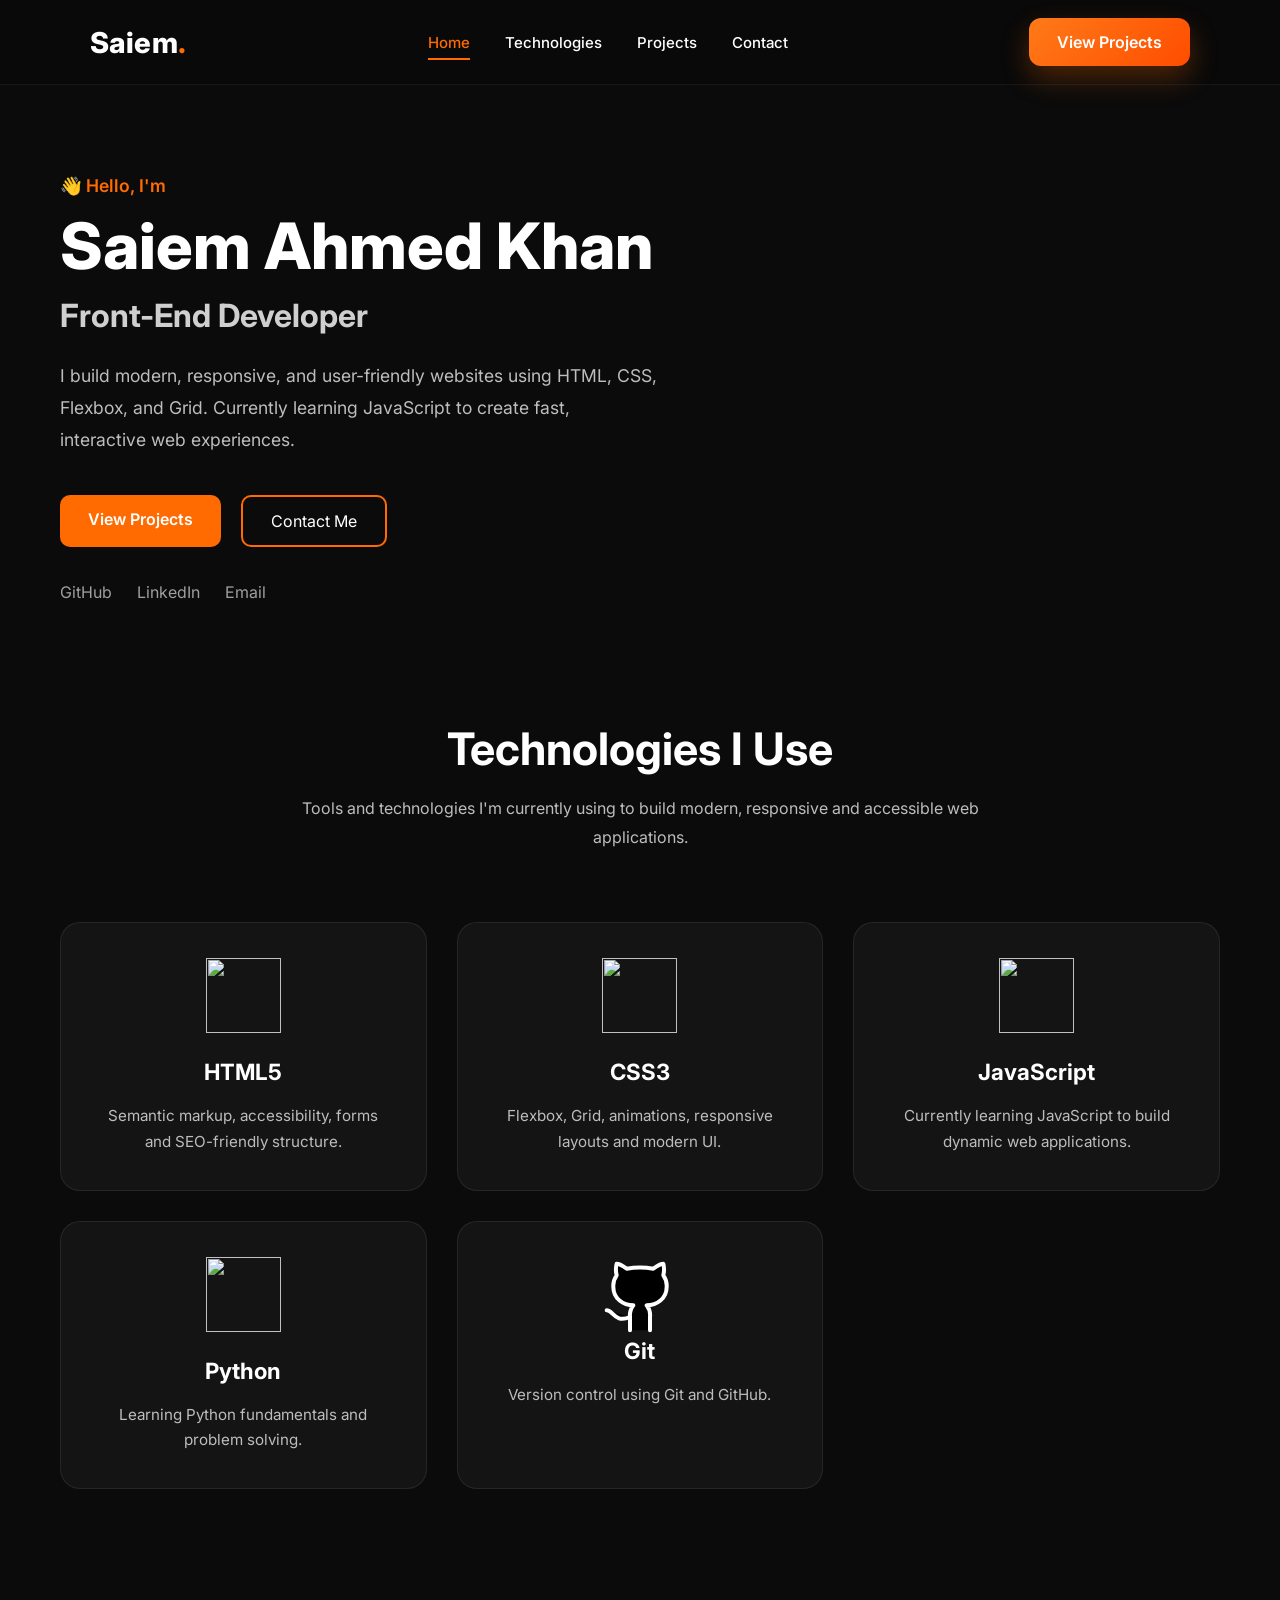
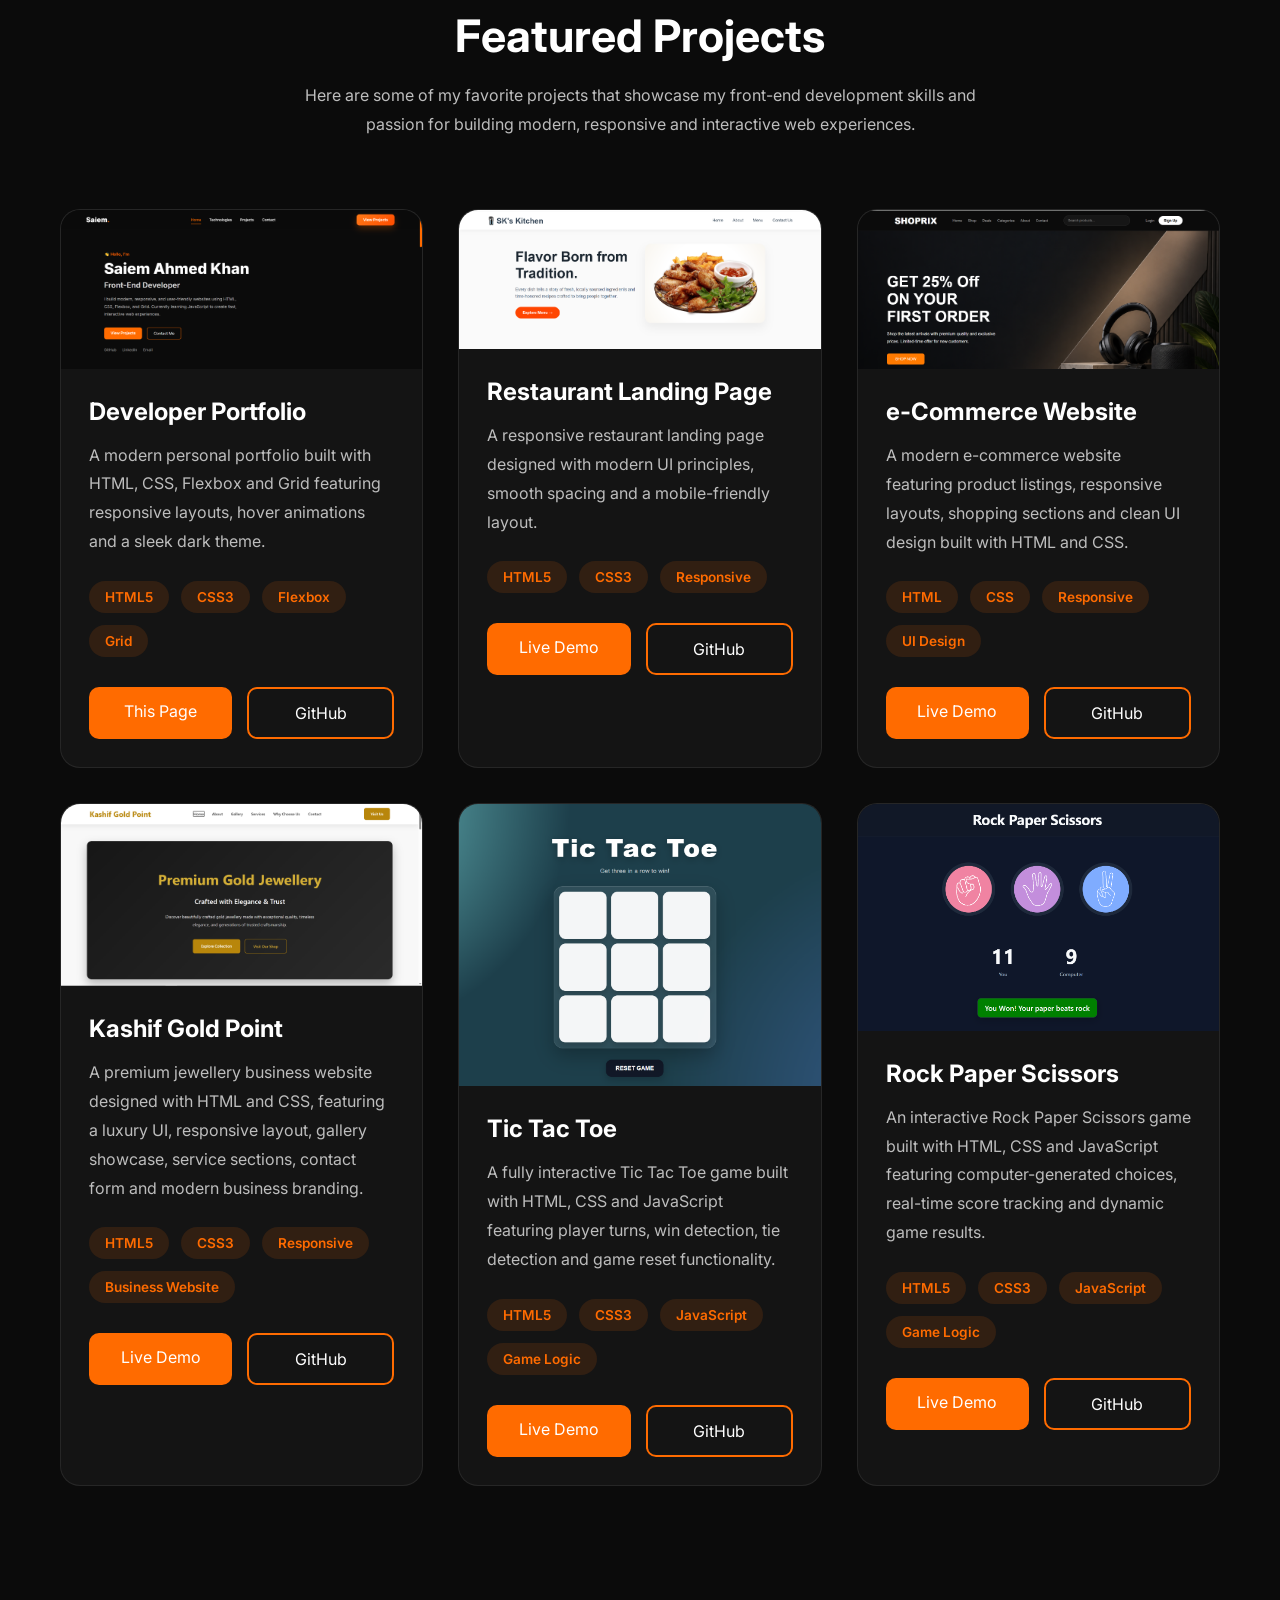
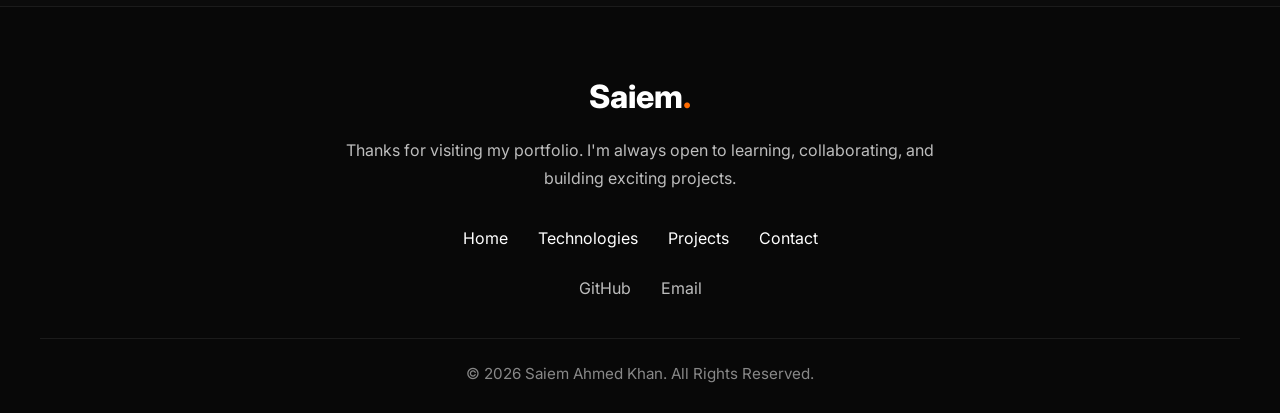
==== commit bc2a06ee: "Added Projects (images + project grid updated)" ====
--- a/index.html
+++ b/index.html
@@ -1,427 +1,439 @@
-<!DOCTYPE html>
+<!doctype html>
 <html lang="en">
-
-<head>
-    <meta charset="UTF-8">
-    <meta name="viewport" content="width=device-width, initial-scale=1.0">
+  <head>
+    <meta charset="UTF-8" />
+    <meta name="viewport" content="width=device-width, initial-scale=1.0" />
     <title>Saiem Ahmed Khan | Front-End Developer</title>
-    <link rel="stylesheet" href="./CSS/style.css">
-</head>
-
-<body>
+    <link rel="stylesheet" href="./CSS/style.css" />
+  </head>
+
+  <body>
     <!-- =====================
             NAVBAR
     ====================== -->
 
     <nav>
-
-        <a href="index.html" class="logo">
-            Saiem<span>.</span>
-        </a>
-
-        <ul class="nav-ul">
-
-            <li><a href="index.html#hero" class="nav-link active">Home</a></li>
-
-            <li><a href="index.html#technologies" class="nav-link">Technologies</a></li>
-
-            <li><a href="index.html#projects" class="nav-link">Projects</a></li>
-
-            <li><a href="contact.html" class="nav-link">Contact</a></li>
-
-        </ul>
-
-        <a href="index.html#projects" class="btn">
-            View Projects
-        </a>
-
+      <a href="index.html" class="logo"> Saiem<span>.</span> </a>
+
+      <ul class="nav-ul">
+        <li><a href="index.html#hero" class="nav-link active">Home</a></li>
+
+        <li>
+          <a href="index.html#technologies" class="nav-link">Technologies</a>
+        </li>
+
+        <li><a href="index.html#projects" class="nav-link">Projects</a></li>
+
+        <li><a href="contact.html" class="nav-link">Contact</a></li>
+      </ul>
+
+      <a href="index.html#projects" class="btn"> View Projects </a>
     </nav>
 
-
     <section class="hero">
-
-        <div class="hero-content">
-
-            <p class="hero-greeting">👋 Hello, I'm</p>
-
-            <h1>Saiem Ahmed Khan</h1>
-
-            <h2>Front-End Developer</h2>
-
-            <p class="hero-description">
-                I build modern, responsive, and user-friendly websites using
-                HTML, CSS, Flexbox, and Grid. Currently learning JavaScript
-                to create fast, interactive web experiences.
-            </p>
-
-            <div class="hero-buttons">
-
-                <a href="#projects" class="primary-btn">
-                    View Projects
-                </a>
-
-                <a href="contact.html" class="secondary-btn">
-                    Contact Me
-                </a>
-
-            </div>
-
-            <div class="socials">
-
-                <a href="https://github.com/webbysk" target="_blank">
-                    GitHub
-                </a>
-
-                <a href="#">
-                    LinkedIn
-                </a>
-
-                <a href="mailto:webdevelopersaiemk@gmail.com">
-                    Email
-                </a>
-
-            </div>
-
-        </div>
-
+      <div class="hero-content">
+        <p class="hero-greeting">👋 Hello, I'm</p>
+
+        <h1>Saiem Ahmed Khan</h1>
+
+        <h2>Front-End Developer</h2>
+
+        <p class="hero-description">
+          I build modern, responsive, and user-friendly websites using HTML,
+          CSS, Flexbox, and Grid. Currently learning JavaScript to create fast,
+          interactive web experiences.
+        </p>
+
+        <div class="hero-buttons">
+          <a href="#projects" class="primary-btn"> View Projects </a>
+
+          <a href="contact.html" class="secondary-btn"> Contact Me </a>
+        </div>
+
+        <div class="socials">
+          <a href="https://github.com/webbysk" target="_blank"> GitHub </a>
+
+          <a href="#"> LinkedIn </a>
+
+          <a href="mailto:webdevelopersaiemk@gmail.com"> Email </a>
+        </div>
+      </div>
     </section>
     <section class="technologies" id="technologies">
-
-        <div class="section-title">
-            <h2>Technologies I Use</h2>
-            <p>
-                Tools and technologies I'm currently using to build modern,
-                responsive and accessible web applications.
-            </p>
-        </div>
-
-        <div class="tech-grid">
-
-            <div class="tech-card">
-
-                <img src="https://cdn.jsdelivr.net/gh/devicons/devicon@latest/icons/html5/html5-original.svg" />
-
-                <h3>HTML5</h3>
-                <p>
-                    Semantic markup, accessibility,
-                    forms and SEO-friendly structure.
-                </p>
-            </div>
-
-            <div class="tech-card">
-
-                <img src="https://cdn.jsdelivr.net/gh/devicons/devicon@latest/icons/css3/css3-original.svg" />
-
-                <h3>CSS3</h3>
-                <p>
-                    Flexbox, Grid, animations,
-                    responsive layouts and modern UI.
-                </p>
-            </div>
-
-            <div class="tech-card">
-
-                <img
-                    src="https://cdn.jsdelivr.net/gh/devicons/devicon@latest/icons/javascript/javascript-original.svg" />
-
-                <h3>JavaScript</h3>
-                <p>
-                    Currently learning JavaScript
-                    to build dynamic web applications.
-                </p>
-            </div>
-
-            <div class="tech-card">
-
-                <img src="https://cdn.jsdelivr.net/gh/devicons/devicon@latest/icons/python/python-original.svg" />
-
-                <h3>Python</h3>
-                <p>
-                    Learning Python fundamentals
-                    and problem solving.
-                </p>
-            </div>
-
-            <div class="tech-card">
-
-                <svg class="icon" xmlns="http://www.w3.org/2000/svg" width="80" height="80" viewBox="0 0 24 24"
-                    fill="#000000" stroke="#ffffff" stroke-width="1.2" stroke-linecap="round" stroke-linejoin="round">
-                    <path
-                        d="M15 22v-4a4.8 4.8 0 0 0-1-3.5c3 0 6-2 6-5.5.08-1.25-.27-2.48-1-3.5.28-1.15.28-2.35 0-3.5 0 0-1 0-3 1.5-2.64-.5-5.36-.5-8 0C6 2 5 2 5 2c-.3 1.15-.3 2.35 0 3.5A5.403 5.403 0 0 0 4 9c0 3.5 3 5.5 6 5.5-.39.49-.68 1.05-.85 1.65-.17.6-.22 1.23-.15 1.85v4">
-                    </path>
-                    <path d="M9 18c-4.51 2-5-2-7-2"></path>
-                </svg>
-
-
-
-                <h3>Git</h3>
-                <p>
-                    Version control using Git
-                    and GitHub.
-                </p>
-            </div>
-
-
-        </div>
-
+      <div class="section-title">
+        <h2>Technologies I Use</h2>
+        <p>
+          Tools and technologies I'm currently using to build modern, responsive
+          and accessible web applications.
+        </p>
+      </div>
+
+      <div class="tech-grid">
+        <div class="tech-card">
+          <img
+            src="https://cdn.jsdelivr.net/gh/devicons/devicon@latest/icons/html5/html5-original.svg"
+          />
+
+          <h3>HTML5</h3>
+          <p>
+            Semantic markup, accessibility, forms and SEO-friendly structure.
+          </p>
+        </div>
+
+        <div class="tech-card">
+          <img
+            src="https://cdn.jsdelivr.net/gh/devicons/devicon@latest/icons/css3/css3-original.svg"
+          />
+
+          <h3>CSS3</h3>
+          <p>Flexbox, Grid, animations, responsive layouts and modern UI.</p>
+        </div>
+
+        <div class="tech-card">
+          <img
+            src="https://cdn.jsdelivr.net/gh/devicons/devicon@latest/icons/javascript/javascript-original.svg"
+          />
+
+          <h3>JavaScript</h3>
+          <p>
+            Currently learning JavaScript to build dynamic web applications.
+          </p>
+        </div>
+
+        <div class="tech-card">
+          <img
+            src="https://cdn.jsdelivr.net/gh/devicons/devicon@latest/icons/python/python-original.svg"
+          />
+
+          <h3>Python</h3>
+          <p>Learning Python fundamentals and problem solving.</p>
+        </div>
+
+        <div class="tech-card">
+          <svg
+            class="icon"
+            xmlns="http://www.w3.org/2000/svg"
+            width="80"
+            height="80"
+            viewBox="0 0 24 24"
+            fill="#000000"
+            stroke="#ffffff"
+            stroke-width="1.2"
+            stroke-linecap="round"
+            stroke-linejoin="round"
+          >
+            <path
+              d="M15 22v-4a4.8 4.8 0 0 0-1-3.5c3 0 6-2 6-5.5.08-1.25-.27-2.48-1-3.5.28-1.15.28-2.35 0-3.5 0 0-1 0-3 1.5-2.64-.5-5.36-.5-8 0C6 2 5 2 5 2c-.3 1.15-.3 2.35 0 3.5A5.403 5.403 0 0 0 4 9c0 3.5 3 5.5 6 5.5-.39.49-.68 1.05-.85 1.65-.17.6-.22 1.23-.15 1.85v4"
+            ></path>
+            <path d="M9 18c-4.51 2-5-2-7-2"></path>
+          </svg>
+
+          <h3>Git</h3>
+          <p>Version control using Git and GitHub.</p>
+        </div>
+      </div>
     </section>
 
     <section class="projects" id="projects">
-
-        <div class="section-title">
-            <h2>Featured Projects</h2>
-            <p>
-                Here are some of my favorite projects that showcase my
-                front-end development skills and passion for building
-                modern, responsive web experiences.
-            </p>
-        </div>
-
-        <div class="project-grid">
-
-            <!-- Project 1 -->
-
-            <div class="project-card">
-
-                <div class="project-image">
-
-                    <img src="./images/Screenshot 2026-07-24 094559.png" alt="Portfolio Website">
-
-                </div>
-
-                <div class="project-content">
-
-                    <h3>Developer Portfolio</h3>
-
-                    <p>
-                        A modern personal portfolio built with HTML, CSS,
-                        Flexbox and Grid featuring responsive layouts,
-                        hover animations and a sleek dark theme.
-                    </p>
-
-                    <div class="project-tags">
-
-                        <span>HTML5</span>
-                        <span>CSS3</span>
-                        <span>Flexbox</span>
-                        <span>Grid</span>
-
-                    </div>
-
-                    <div class="project-buttons">
-
-                        <a href="#" class="live-btn">
-                            This Page
-                        </a>
-
-                        <a href="https://github.com/webbysk/Portfolio" target="_blank" class="github-btn">
-
-                            GitHub
-
-                        </a>
-
-                    </div>
-
-                </div>
-
-            </div>
-
-            <!-- Project 2 -->
-
-            <div class="project-card">
-
-                <div class="project-image">
-
-                    <img src="./images/Screenshot 2026-07-24 094455.png" alt="Landing Page">
-
-                </div>
-
-                <div class="project-content">
-
-                    <h3>Restaurant Landing Page</h3>
-
-                    <p>
-                        A responsive landing page designed with modern
-                        UI principles, smooth spacing and mobile-first
-                        layout.
-                    </p>
-
-                    <div class="project-tags">
-
-                        <span>HTML5</span>
-                        <span>CSS3</span>
-                        <span>Responsive</span>
-
-                    </div>
-
-                    <div class="project-buttons">
-
-                        <a target="_blank" rel="noopener noreferrer" href="./Restaurant Landing Page/index.html"
-                            class="live-btn">
-                            Live Demo
-                        </a>
-
-                        <a href="#" class="github-btn">
-                            GitHub
-                        </a>
-
-                    </div>
-
-                </div>
-
-            </div>
-
-            <!-- Project 3 -->
-
-            <div class="project-card">
-
-                <div class="project-image">
-
-                    <img src="./images/ecommerce-website-preview.png" alt="ecommerce-website-preview">
-
-                </div>
-
-                <div class="project-content">
-
-                    <h3>e-Commerce Website</h3>
-
-                    <p>
-                        A modern e-commerce website featuring product listings,
-                        responsive layouts, shopping sections and clean UI design
-                        built with HTML and CSS.
-                    </p>
-
-                    <div class="project-tags">
-
-                        <span>HTML</span>
-
-                        <span>CSS</span>
-
-                        <span>Responsive</span>
-
-                        <span>UI Design</span>
-
-                    </div>
-
-                    <div class="project-buttons">
-
-                        <a href="./Ecommerce Website/index.html" class="live-btn">
-                            Live Demo
-                        </a>
-
-                        <a href="#" class="github-btn">
-                            GitHub
-                        </a>
-
-                    </div>
-
-                </div>
-
-            </div>
-
-            <!-- Project 4 -->
-
-            <div class="project-card">
-
-                <div class="project-image">
-
-                    <img src="./images/gold-website-preview.png" alt="Kashif Gold Point">
-
-                </div>
-
-                <div class="project-content">
-
-                    <h3>Kashif Gold Point</h3>
-
-                    <p>
-                        A premium jewellery business website designed with HTML and CSS,
-                        featuring a luxury UI, responsive layout, gallery showcase,
-                        service sections, contact form, and modern business branding.
-                    </p>
-
-                    <div class="project-tags">
-
-                        <span>HTML5</span>
-
-                        <span>CSS3</span>
-
-                        <span>Responsive</span>
-
-                        <span>Business Website</span>
-
-                    </div>
-
-                    <div class="project-buttons">
-
-                        <a href="./Kashif Gold Point/index.html" class="live-btn" target="_blank">
-                            Live Demo
-                        </a>
-
-                        <a href="https://github.com/webbysk/Kashif-Gold-Point" class="github-btn" target="_blank">
-                            GitHub
-                        </a>
-
-                    </div>
-
-                </div>
-
-            </div>
-
-        </div>
-
+      <div class="section-title">
+        <h2>Featured Projects</h2>
+
+        <p>
+          Here are some of my favorite projects that showcase my front-end
+          development skills and passion for building modern, responsive and
+          interactive web experiences.
+        </p>
+      </div>
+
+      <div class="project-grid">
+        <!-- =========================
+                PROJECT 1
+        ========================== -->
+
+        <div class="project-card">
+          <div class="project-image">
+            <img
+              src="./images/Screenshot 2026-07-24 094559.png"
+              alt="Developer Portfolio Website"
+            />
+          </div>
+
+          <div class="project-content">
+            <h3>Developer Portfolio</h3>
+
+            <p>
+              A modern personal portfolio built with HTML, CSS, Flexbox and Grid
+              featuring responsive layouts, hover animations and a sleek dark
+              theme.
+            </p>
+
+            <div class="project-tags">
+              <span>HTML5</span>
+              <span>CSS3</span>
+              <span>Flexbox</span>
+              <span>Grid</span>
+            </div>
+
+            <div class="project-buttons">
+              <a href="#" class="live-btn"> This Page </a>
+
+              <a
+                href="https://github.com/webbysk/Portfolio"
+                target="_blank"
+                rel="noopener noreferrer"
+                class="github-btn"
+              >
+                GitHub
+              </a>
+            </div>
+          </div>
+        </div>
+
+        <!-- =========================
+                PROJECT 2
+        ========================== -->
+
+        <div class="project-card">
+          <div class="project-image">
+            <img
+              src="./images/Screenshot 2026-07-24 094455.png"
+              alt="Restaurant Landing Page"
+            />
+          </div>
+
+          <div class="project-content">
+            <h3>Restaurant Landing Page</h3>
+
+            <p>
+              A responsive restaurant landing page designed with modern UI
+              principles, smooth spacing and a mobile-friendly layout.
+            </p>
+
+            <div class="project-tags">
+              <span>HTML5</span>
+              <span>CSS3</span>
+              <span>Responsive</span>
+            </div>
+
+            <div class="project-buttons">
+              <a
+                href="./Restaurant Landing Page/index.html"
+                class="live-btn"
+                target="_blank"
+                rel="noopener noreferrer"
+              >
+                Live Demo
+              </a>
+
+              <a href="#" class="github-btn"> GitHub </a>
+            </div>
+          </div>
+        </div>
+
+        <!-- =========================
+                PROJECT 3
+        ========================== -->
+
+        <div class="project-card">
+          <div class="project-image">
+            <img
+              src="./images/ecommerce-website-preview.png"
+              alt="e-Commerce Website"
+            />
+          </div>
+
+          <div class="project-content">
+            <h3>e-Commerce Website</h3>
+
+            <p>
+              A modern e-commerce website featuring product listings, responsive
+              layouts, shopping sections and clean UI design built with HTML and
+              CSS.
+            </p>
+
+            <div class="project-tags">
+              <span>HTML</span>
+              <span>CSS</span>
+              <span>Responsive</span>
+              <span>UI Design</span>
+            </div>
+
+            <div class="project-buttons">
+              <a
+                href="./Ecommerce Website/index.html"
+                class="live-btn"
+                target="_blank"
+                rel="noopener noreferrer"
+              >
+                Live Demo
+              </a>
+
+              <a href="#" class="github-btn"> GitHub </a>
+            </div>
+          </div>
+        </div>
+
+        <!-- =========================
+                PROJECT 4
+        ========================== -->
+
+        <div class="project-card">
+          <div class="project-image">
+            <img
+              src="./images/gold-website-preview.png"
+              alt="Kashif Gold Point"
+            />
+          </div>
+
+          <div class="project-content">
+            <h3>Kashif Gold Point</h3>
+
+            <p>
+              A premium jewellery business website designed with HTML and CSS,
+              featuring a luxury UI, responsive layout, gallery showcase,
+              service sections, contact form and modern business branding.
+            </p>
+
+            <div class="project-tags">
+              <span>HTML5</span>
+              <span>CSS3</span>
+              <span>Responsive</span>
+              <span>Business Website</span>
+            </div>
+
+            <div class="project-buttons">
+              <a
+                href="./Kashif Gold Point/index.html"
+                class="live-btn"
+                target="_blank"
+                rel="noopener noreferrer"
+              >
+                Live Demo
+              </a>
+
+              <a
+                href="https://github.com/webbysk/Kashif-Gold-Point"
+                class="github-btn"
+                target="_blank"
+                rel="noopener noreferrer"
+              >
+                GitHub
+              </a>
+            </div>
+          </div>
+        </div>
+
+        <!-- =========================
+                PROJECT 5
+        ========================== -->
+
+        <div class="project-card">
+          <div class="project-image">
+            <img src="./images/tic-tac-toe.png" alt="Tic Tac Toe Game" />
+          </div>
+
+          <div class="project-content">
+            <h3>Tic Tac Toe</h3>
+
+            <p>
+              A fully interactive Tic Tac Toe game built with HTML, CSS and
+              JavaScript featuring player turns, win detection, tie detection
+              and game reset functionality.
+            </p>
+
+            <div class="project-tags">
+              <span>HTML5</span>
+              <span>CSS3</span>
+              <span>JavaScript</span>
+              <span>Game Logic</span>
+            </div>
+
+            <div class="project-buttons">
+              <a
+                href="./Tic Tac Toe/index.html"
+                class="live-btn"
+                target="_blank"
+                rel="noopener noreferrer"
+              >
+                Live Demo
+              </a>
+
+              <a href="#" class="github-btn"> GitHub </a>
+            </div>
+          </div>
+        </div>
+
+        <!-- =========================
+                PROJECT 6
+        ========================== -->
+
+        <div class="project-card">
+          <div class="project-image">
+            <img src="./images/rps.png" alt="Rock Paper Scissors Game" />
+          </div>
+
+          <div class="project-content">
+            <h3>Rock Paper Scissors</h3>
+
+            <p>
+              An interactive Rock Paper Scissors game built with HTML, CSS and
+              JavaScript featuring computer-generated choices, real-time score
+              tracking and dynamic game results.
+            </p>
+
+            <div class="project-tags">
+              <span>HTML5</span>
+              <span>CSS3</span>
+              <span>JavaScript</span>
+              <span>Game Logic</span>
+            </div>
+
+            <div class="project-buttons">
+              <a
+                href="./Rock Paper And Scissors/index.html"
+                class="live-btn"
+                target="_blank"
+                rel="noopener noreferrer"
+              >
+                Live Demo
+              </a>
+
+              <a href="#" class="github-btn"> GitHub </a>
+            </div>
+          </div>
+        </div>
+      </div>
     </section>
 
     <footer>
-
-        <div class="footer-content">
-
-            <h2 class="footer-logo">
-                Saiem<span>.</span>
-            </h2>
-
-            <p class="footer-text">
-
-                Thanks for visiting my portfolio.
-                I'm always open to learning, collaborating,
-                and building exciting projects.
-
-            </p>
-
-            <div class="footer-links">
-
-                <a href="#hero">Home</a>
-
-                <a href="#technologies">Technologies</a>
-
-                <a href="#projects">Projects</a>
-
-                <a href="contact.html">Contact</a>
-
-            </div>
-
-            <div class="footer-socials">
-
-                <a href="https://github.com/webbysk" target="_blank">
-                    GitHub
-                </a>
-
-                <a href="mailto:webdevelopersaiemk@gmail.com">
-                    Email
-                </a>
-
-            </div>
-
-            <hr>
-
-            <p class="copyright">
-
-                © 2026 Saiem Ahmed Khan. All Rights Reserved.
-
-            </p>
-
-        </div>
-
+      <div class="footer-content">
+        <h2 class="footer-logo">Saiem<span>.</span></h2>
+
+        <p class="footer-text">
+          Thanks for visiting my portfolio. I'm always open to learning,
+          collaborating, and building exciting projects.
+        </p>
+
+        <div class="footer-links">
+          <a href="#hero">Home</a>
+
+          <a href="#technologies">Technologies</a>
+
+          <a href="#projects">Projects</a>
+
+          <a href="contact.html">Contact</a>
+        </div>
+
+        <div class="footer-socials">
+          <a href="https://github.com/webbysk" target="_blank"> GitHub </a>
+
+          <a href="mailto:webdevelopersaiemk@gmail.com"> Email </a>
+        </div>
+
+        <hr />
+
+        <p class="copyright">© 2026 Saiem Ahmed Khan. All Rights Reserved.</p>
+      </div>
     </footer>
-</body>
-
-</html>+  </body>
+</html>
